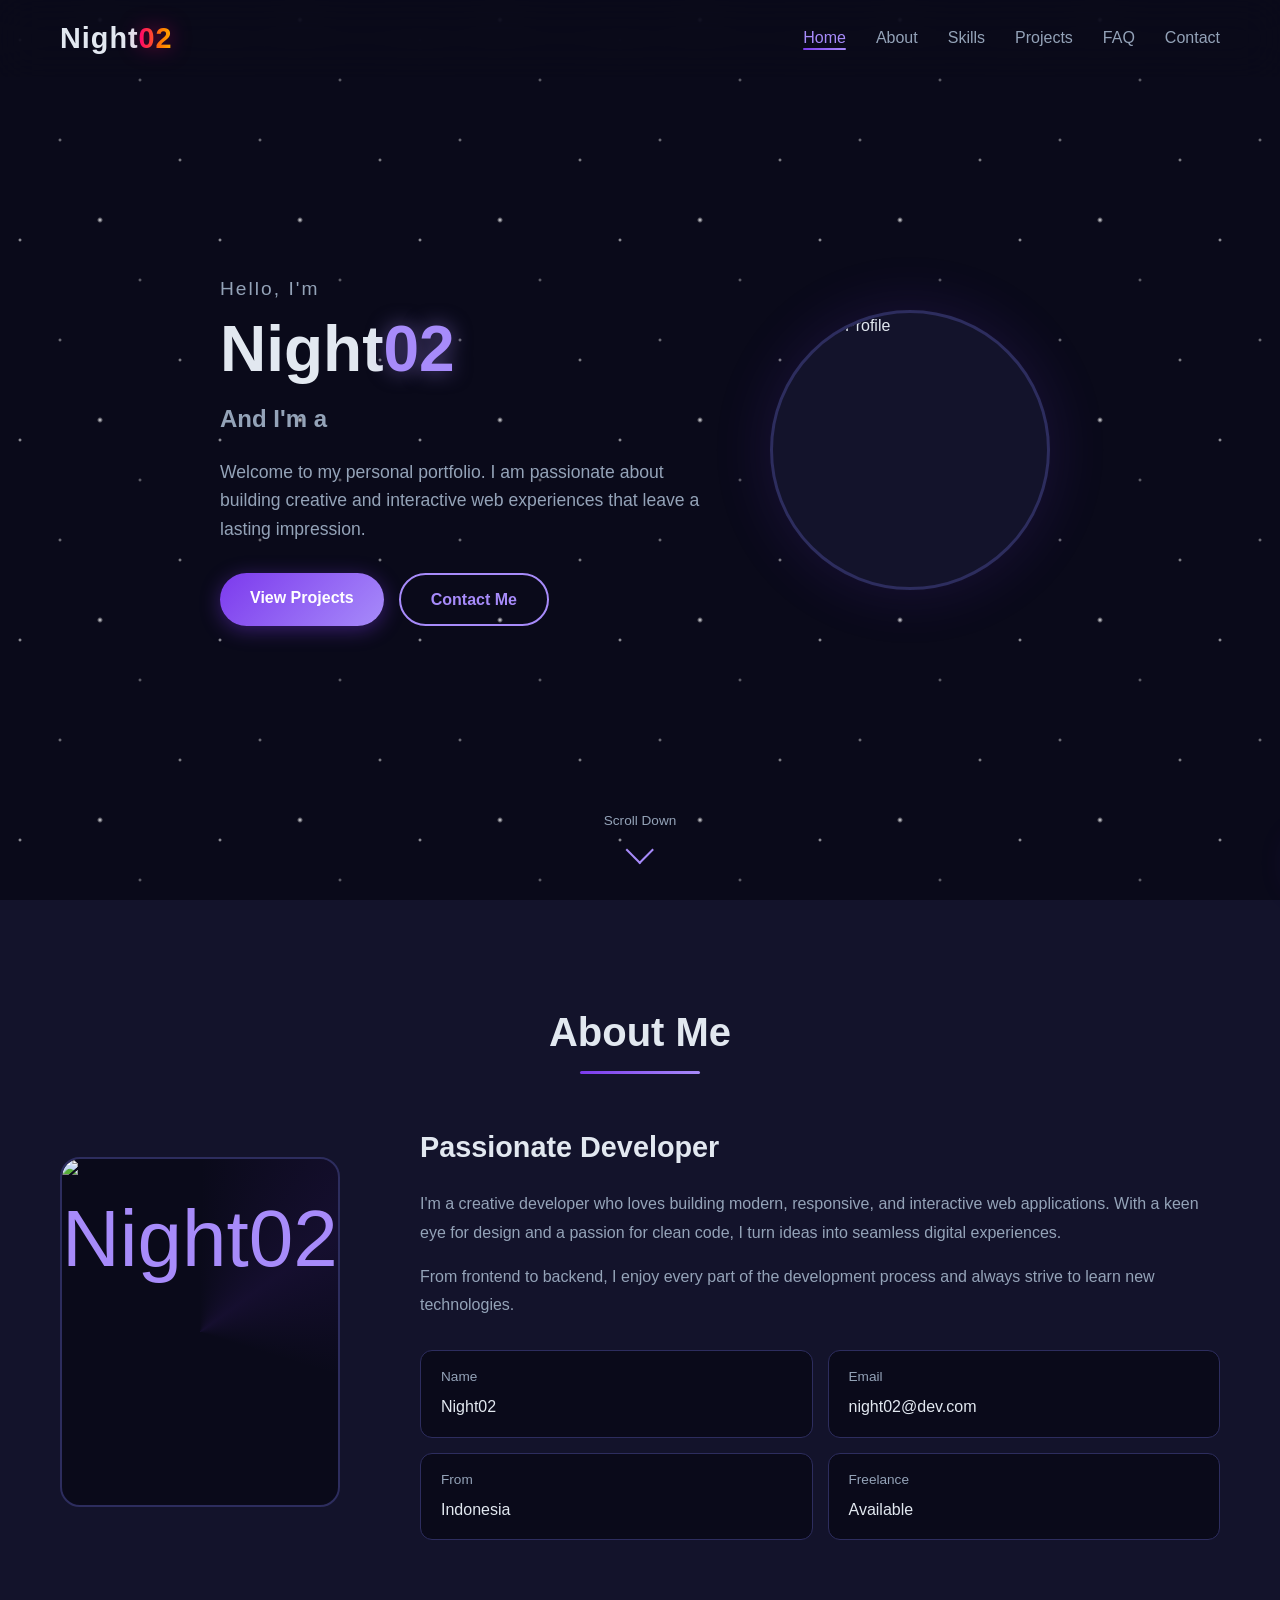
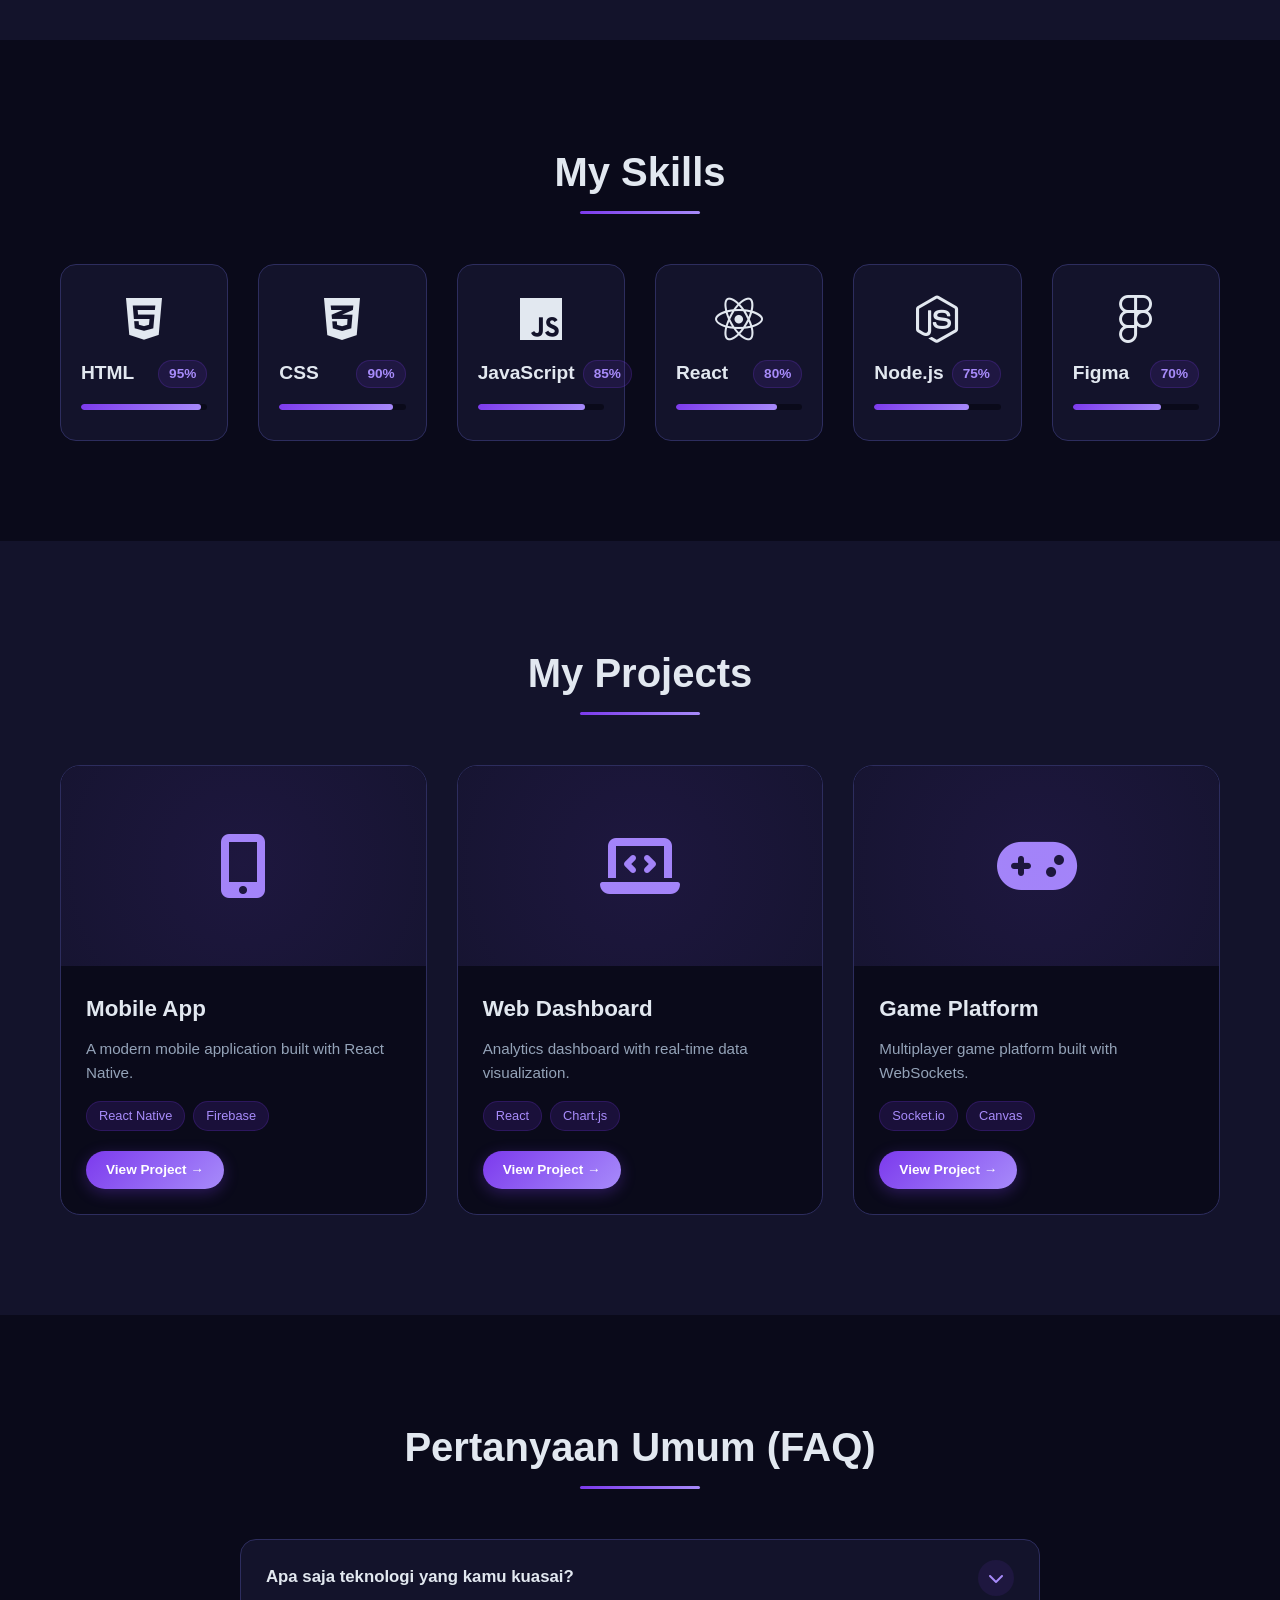
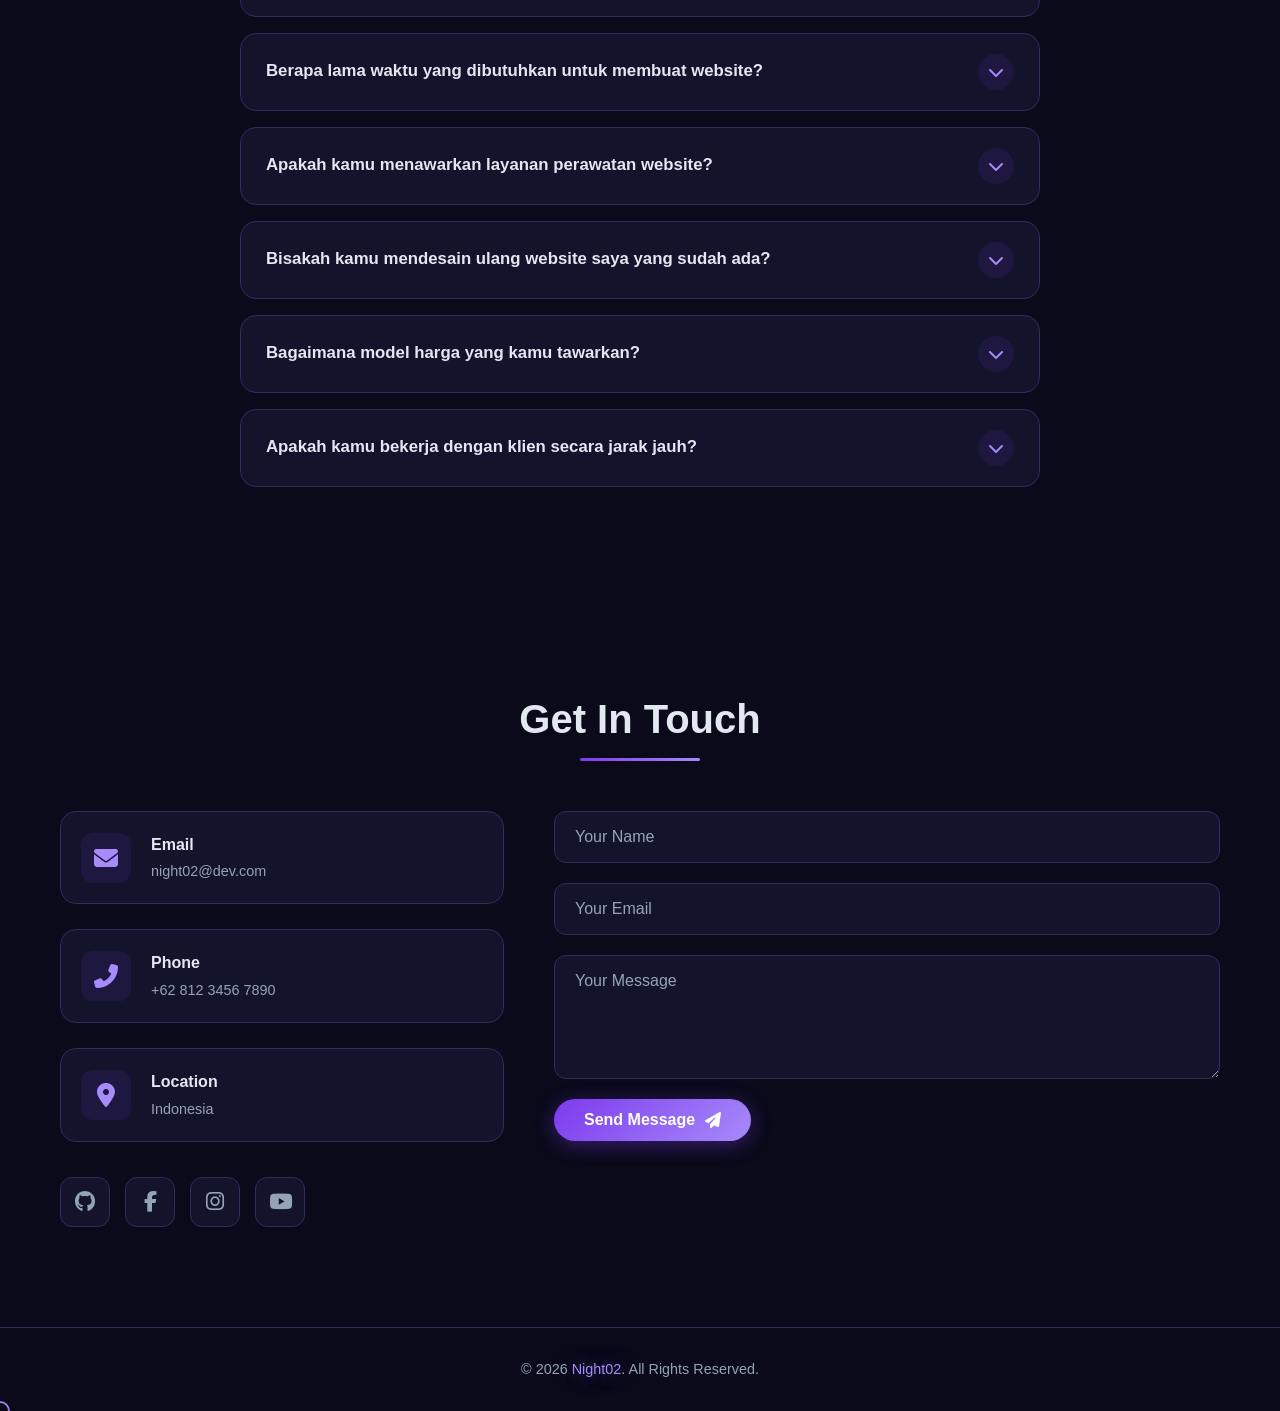
==== index.html @ 5575dacf "up" ====
<!DOCTYPE html>
<html lang="en">
<head>
  <meta charset="UTF-8">
  <meta name="viewport" content="width=device-width, initial-scale=1.0">
  <title>Night02 - Portfolio</title>
  <link rel="stylesheet" href="style.css">
  <link rel="stylesheet" href="https://cdnjs.cloudflare.com/ajax/libs/font-awesome/6.5.1/css/all.min.css">
</head>
<body>

  <!-- NAVBAR -->
  <nav class="navbar">
    <div class="nav-container">
      <a href="#" class="nav-logo"><span class="logo-text"></span>Night</span><span class="logo-rgb">02</span></a>
      <ul class="nav-links" id="navLinks">
        <li><a href="#home" class="active">Home</a></li>
        <li><a href="#about">About</a></li>
        <li><a href="#skills">Skills</a></li>
        <li><a href="#projects">Projects</a></li>
        <li><a href="#faq">FAQ</a></li>
        <li><a href="#contact">Contact</a></li>
      </ul>
      <div class="hamburger" id="hamburger">
        <span></span><span></span><span></span>
      </div>
    </div>
  </nav>

  <!-- HOME / HERO -->
  <section id="home" class="hero">
    <div class="hero-bg">
      <div class="hero-bg-image"></div>
      <div class="stars" id="stars"></div>
    </div>
    <div class="hero-content">
      <div class="hero-text">
        <p class="hero-greeting fade-in">Hello, I'm</p>
        <h1 class="hero-name fade-in">Night<span class="glow">02</span></h1>
        <h3 class="typing-text fade-in">And I'm a <span class="typing"></span></h3>
        <p class="hero-desc fade-in">
          Welcome to my personal portfolio. I am passionate about building creative and interactive web experiences that leave a lasting impression.
        </p>
        <div class="hero-btns fade-in">
          <a href="#projects" class="btn primary-btn">View Projects</a>
          <a href="#contact" class="btn outline-btn">Contact Me</a>
        </div>
      </div>
      <div class="hero-visual fade-in">
        <div class="avatar-box">
          <img src="https://i.ibb.co.com/N2KZ2gSF/Rimuruu.gif" alt="Rimuru Profile" class="avatar-img">
        </div>
      </div>
    </div>
    <div class="scroll-indicator">
      <span>Scroll Down</span>
      <div class="scroll-arrow"></div>
    </div>
  </section>

  <!-- ABOUT -->
  <section id="about" class="about">
    <div class="container">
      <h2 class="section-title reveal">About Me</h2>
      <div class="about-wrapper">
        <div class="about-img reveal">
          <div class="img-box">
            <img src="https://i.ibb.co.com/kV00Dj26/night.jpg" alt="Night02" class="about-img-pic">
          </div>
        </div>
        <div class="about-text reveal">
          <h3>Passionate Developer</h3>
          <p>
            I'm a creative developer who loves building modern, responsive, and
            interactive web applications. With a keen eye for design and a
            passion for clean code, I turn ideas into seamless digital
            experiences.
          </p>
          <p>
            From frontend to backend, I enjoy every part of the development
            process and always strive to learn new technologies.
          </p>
          <div class="about-info">
            <div class="info-item">
              <span>Name</span>
              <p>Night02</p>
            </div>
            <div class="info-item">
              <span>Email</span>
              <p>night02@dev.com</p>
            </div>
            <div class="info-item">
              <span>From</span>
              <p>Indonesia</p>
            </div>
            <div class="info-item">
              <span>Freelance</span>
              <p>Available</p>
            </div>
          </div>
        </div>
      </div>
    </div>
  </section>

  <!-- SKILLS -->
  <section id="skills" class="skills">
    <div class="container">
      <h2 class="section-title reveal">My Skills</h2>
      <div class="skills-grid">
        <div class="skill-card reveal">
          <i class="fab fa-html5"></i>
          <h3>HTML <span class="skill-percent">95%</span></h3>
          <div class="skill-bar"><div class="skill-progress html"></div></div>
        </div>
        <div class="skill-card reveal">
          <i class="fab fa-css3-alt"></i>
          <h3>CSS <span class="skill-percent">90%</span></h3>
          <div class="skill-bar"><div class="skill-progress css"></div></div>
        </div>
        <div class="skill-card reveal">
          <i class="fab fa-js"></i>
          <h3>JavaScript <span class="skill-percent">85%</span></h3>
          <div class="skill-bar"><div class="skill-progress js"></div></div>
        </div>
        <div class="skill-card reveal">
          <i class="fab fa-react"></i>
          <h3>React <span class="skill-percent">80%</span></h3>
          <div class="skill-bar"><div class="skill-progress react"></div></div>
        </div>
        <div class="skill-card reveal">
          <i class="fab fa-node-js"></i>
          <h3>Node.js <span class="skill-percent">75%</span></h3>
          <div class="skill-bar"><div class="skill-progress node"></div></div>
        </div>
        <div class="skill-card reveal">
          <i class="fab fa-figma"></i>
          <h3>Figma <span class="skill-percent">70%</span></h3>
          <div class="skill-bar"><div class="skill-progress figma"></div></div>
        </div>
      </div>
    </div>
  </section>

  <!-- PROJECTS -->
  <section id="projects" class="projects">
    <div class="container">
      <h2 class="section-title reveal">My Projects</h2>
      <div class="projects-grid">
        <div class="project-card reveal" data-project="0">
          <div class="project-img">
            <i class="fas fa-mobile-alt"></i>
          </div>
          <div class="project-info">
            <h3>Mobile App</h3>
            <p>A modern mobile application built with React Native.</p>
            <div class="project-tags">
              <span>React Native</span><span>Firebase</span>
            </div>
            <a href="projects/mobile-app.html" class="btn small-btn">View Project →</a>
          </div>
        </div>
        <div class="project-card reveal" data-project="1">
          <div class="project-img">
            <i class="fas fa-laptop-code"></i>
          </div>
          <div class="project-info">
            <h3>Web Dashboard</h3>
            <p>Analytics dashboard with real-time data visualization.</p>
            <div class="project-tags">
              <span>React</span><span>Chart.js</span>
            </div>
            <a href="projects/web-dashboard.html" class="btn small-btn">View Project →</a>
          </div>
        </div>
        <div class="project-card reveal" data-project="2">
          <div class="project-img">
            <i class="fas fa-gamepad"></i>
          </div>
          <div class="project-info">
            <h3>Game Platform</h3>
            <p>Multiplayer game platform built with WebSockets.</p>
            <div class="project-tags">
              <span>Socket.io</span><span>Canvas</span>
            </div>
            <a href="projects/game-platform.html" class="btn small-btn">View Project →</a>
          </div>
        </div>
      </div>
    </div>
  </section>

  <!-- FAQ -->
  <section id="faq" class="faq">
    <div class="container">
      <h2 class="section-title reveal">Pertanyaan Umum (FAQ)</h2>
      <div class="faq-list">
        <div class="faq-item reveal">
          <div class="faq-question">
            <h3>Apa saja teknologi yang kamu kuasai?</h3>
            <span class="faq-icon"><i class="fas fa-chevron-down"></i></span>
          </div>
          <div class="faq-answer">
            <p>Saya bekerja dengan berbagai teknologi modern seperti HTML, CSS, JavaScript, React, Node.js, dan berbagai database. Saya selalu bersemangat untuk belajar dan beradaptasi dengan alat-alat baru yang dibutuhkan untuk setiap proyek.</p>
          </div>
        </div>
        <div class="faq-item reveal">
          <div class="faq-question">
            <h3>Berapa lama waktu yang dibutuhkan untuk membuat website?</h3>
            <span class="faq-icon"><i class="fas fa-chevron-down"></i></span>
          </div>
          <div class="faq-answer">
            <p>Tergantung pada kompleksitas dan ruang lingkup proyek. Halaman landing sederhana bisa memakan waktu 1 - 3 hari, sedangkan aplikasi web lengkap mungkin memerlukan beberapa minggu. Saya akan memberikan perkiraan waktu setelah mendiskusikan kebutuhan Anda.</p>
          </div>
        </div>
        <div class="faq-item reveal">
          <div class="faq-question">
            <h3>Apakah kamu menawarkan layanan perawatan website?</h3>
            <span class="faq-icon"><i class="fas fa-chevron-down"></i></span>
          </div>
          <div class="faq-answer">
            <p>Tentu! Saya menawarkan paket perawatan berkelanjutan termasuk pembaruan, pencadangan, optimasi performa, dan perubahan konten untuk menjaga website Anda tetap berjalan dengan lancar.</p>
          </div>
        </div>
        <div class="faq-item reveal">
          <div class="faq-question">
            <h3>Bisakah kamu mendesain ulang website saya yang sudah ada?</h3>
            <span class="faq-icon"><i class="fas fa-chevron-down"></i></span>
          </div>
          <div class="faq-answer">
            <p>Tentu saja. Saya dapat merombak situs Anda yang sudah ada dengan desain modern, performa yang lebih baik, dan pengalaman pengguna yang ditingkatkan, sambil tetap mempertahankan identitas merek dan konten Anda.</p>
          </div>
        </div>
        <div class="faq-item reveal">
          <div class="faq-question">
            <h3>Bagaimana model harga yang kamu tawarkan?</h3>
            <span class="faq-icon"><i class="fas fa-chevron-down"></i></span>
          </div>
          <div class="faq-answer">
            <p>Saya menawarkan paket harga tetap maupun tarif per jam tergantung pada proyeknya. Setiap proyek dimulai dengan konsultasi gratis untuk memahami kebutuhan Anda sebelum memberikan penawaran harga yang detail.</p>
          </div>
        </div>
        <div class="faq-item reveal">
          <div class="faq-question">
            <h3>Apakah kamu bekerja dengan klien secara jarak jauh?</h3>
            <span class="faq-icon"><i class="fas fa-chevron-down"></i></span>
          </div>
          <div class="faq-answer">
            <p>Ya, saya bekerja dengan klien dari seluruh dunia! Kita bisa berkomunikasi melalui email, panggilan video, atau platform apa pun yang Anda sukai. Perbedaan zona waktu bukan masalah — saya fleksibel dan responsif.</p>
          </div>
        </div>
      </div>
    </div>
  </section>

  <!-- CONTACT -->
  <section id="contact" class="contact">
    <div class="container">
      <h2 class="section-title reveal">Get In Touch</h2>
      <div class="contact-wrapper">
        <div class="contact-info reveal">
          <div class="contact-item">
            <i class="fas fa-envelope"></i>
            <div>
              <h4>Email</h4>
              <p>night02@dev.com</p>
            </div>
          </div>
          <div class="contact-item">
            <i class="fas fa-phone-alt"></i>
            <div>
              <h4>Phone</h4>
              <p>+62 812 3456 7890</p>
            </div>
          </div>
          <div class="contact-item">
            <i class="fas fa-map-marker-alt"></i>
            <div>
              <h4>Location</h4>
              <p>Indonesia</p>
            </div>
          </div>
          <div class="contact-social">
            <a href="https://github.com/NightRunners02" target="_blank" rel="noopener noreferrer" class="social-github"><i class="fab fa-github"></i></a>
            <a href="https://web.facebook.com/khairy.zhafran.315" target="_blank" rel="noopener noreferrer" class="social-facebook"><i class="fab fa-facebook-f"></i></a>
            <a href="https://www.instagram.com/catfun0202/" target="_blank" rel="noopener noreferrer" class="social-instagram"><i class="fab fa-instagram"></i></a>
            <a href="https://www.youtube.com/@khairyzhafran7018" target="_blank" rel="noopener noreferrer" class="social-youtube"><i class="fab fa-youtube"></i></a>
          </div>
        </div>
        <form class="contact-form reveal" id="contactForm">
          <input type="text" placeholder="Your Name" required>
          <input type="email" placeholder="Your Email" required>
          <textarea placeholder="Your Message" rows="5" required></textarea>
          <button type="submit" class="btn primary-btn">Send Message <i class="fas fa-paper-plane"></i></button>
        </form>
      </div>
    </div>
  </section>

  <!-- FOOTER -->
  <footer class="footer">
    <p>&copy; 2026 <span class="glow">Night02</span>. All Rights Reserved.</p>
  </footer>

  <!-- Typed.js for typing effect -->
  <script src="https://cdn.jsdelivr.net/npm/typed.js@2.0.12"></script>
  <script src="script.js"></script>
</body>
</html>
---- style.css ----
/* ========== RESET & BASE ========== */
* {
  margin: 0;
  padding: 0;
  box-sizing: border-box;
}

:root {
  --primary: #7c3aed;
  --primary-dark: #5b21b6;
  --accent: #a78bfa;
  --bg: #0a0a1a;
  --bg-card: #13132b;
  --bg-card-hover: #1a1a3e;
  --text: #e2e8f0;
  --text-dim: #94a3b8;
  --border: #2d2d5e;
  --glow: #7c3aed;
  --gradient: linear-gradient(135deg, #7c3aed, #a78bfa);
}

html {
  scroll-behavior: smooth;
}

body {
  font-family: 'Segoe UI', Tahoma, Geneva, Verdana, sans-serif;
  background: var(--bg);
  color: var(--text);
  overflow-x: hidden;
  line-height: 1.6;
}

a {
  text-decoration: none;
  color: inherit;
}

ul {
  list-style: none;
}

.container {
  max-width: 1200px;
  margin: 0 auto;
  padding: 0 20px;
}

section {
  padding: 100px 0;
}

.glow {
  color: var(--accent);
  text-shadow: 0 0 20px rgba(167, 139, 250, 0.5);
}

.section-title {
  font-size: 2.5rem;
  text-align: center;
  margin-bottom: 60px;
  position: relative;
  width: 100%;
}

.section-title::after {
  content: '';
  position: absolute;
  bottom: -10px;
  left: 50%;
  transform: translateX(-50%);
  width: 120px;
  max-width: 80%;
  height: 3px;
  background: var(--gradient);
  border-radius: 2px;
}

/* Fix: reveal animation without breaking centering */
.section-title.reveal {
  transform: translateY(40px);
}

.section-title.reveal.active {
  transform: translateY(0);
}

/* ========== BUTTONS ========== */
.btn {
  display: inline-block;
  padding: 12px 30px;
  border-radius: 50px;
  font-size: 1rem;
  font-weight: 600;
  cursor: pointer;
  transition: all 0.3s ease;
  border: none;
  outline: none;
}

.primary-btn {
  background: var(--gradient);
  color: #fff;
  box-shadow: 0 4px 20px rgba(124, 58, 237, 0.4);
}

.primary-btn:hover {
  transform: translateY(-3px);
  box-shadow: 0 8px 30px rgba(124, 58, 237, 0.6);
}

.outline-btn {
  background: transparent;
  color: var(--accent);
  border: 2px solid var(--accent);
}

.outline-btn:hover {
  background: var(--accent);
  color: #fff;
  transform: translateY(-3px);
}

.small-btn {
  padding: 8px 20px;
  font-size: 0.85rem;
  background: var(--gradient);
  color: #fff;
  border-radius: 50px;
  box-shadow: 0 4px 15px rgba(124, 58, 237, 0.3);
}

.small-btn:hover {
  transform: translateY(-2px);
  box-shadow: 0 6px 20px rgba(124, 58, 237, 0.5);
}

/* ========== REVEAL ANIMATION ========== */
.reveal {
  opacity: 0;
  transform: translateY(40px);
  transition: all 0.8s ease;
}

.reveal.active {
  opacity: 1;
  transform: translateY(0);
}

.fade-in {
  opacity: 0;
  transform: translateY(30px);
  animation: fadeInUp 0.8s ease forwards;
}

.fade-in:nth-child(1) { animation-delay: 0.2s; }
.fade-in:nth-child(2) { animation-delay: 0.4s; }
.fade-in:nth-child(3) { animation-delay: 0.6s; }
.fade-in:nth-child(4) { animation-delay: 0.8s; }
.fade-in:nth-child(5) { animation-delay: 1s; }

@keyframes fadeInUp {
  to {
    opacity: 1;
    transform: translateY(0);
  }
}

/* ========== NAVBAR ========== */
.navbar {
  position: fixed;
  top: 0;
  left: 0;
  width: 100%;
  z-index: 1000;
  padding: 15px 0;
  background: rgba(10, 10, 26, 0.7);
  backdrop-filter: blur(20px);
  border-bottom: 1px solid transparent;
  transition: all 0.4s ease;
}

.navbar.scrolled {
  background: rgba(10, 10, 26, 0.95);
  border-bottom: 1px solid var(--border);
  box-shadow: 0 4px 30px rgba(0, 0, 0, 0.3);
}

.nav-container {
  max-width: 1200px;
  margin: 0 auto;
  padding: 0 20px;
  display: flex;
  justify-content: space-between;
  align-items: center;
}

.nav-logo {
  font-size: 1.8rem;
  font-weight: 800;
  letter-spacing: 1px;
  display: flex;
  align-items: center;
  gap: 0;
}

.logo-text {
  background: linear-gradient(
    90deg,
    #ffffff,
    #c4b5fd,
    #a78bfa,
    #7c3aed,
    #a78bfa,
    #c4b5fd,
    #ffffff
  );
  background-size: 400% 100%;
  -webkit-background-clip: text;
  -webkit-text-fill-color: transparent;
  background-clip: text;
  animation: rgbFlow 4s ease-in-out infinite;
  filter: drop-shadow(0 0 6px rgba(167, 139, 250, 0.5));
}

.logo-rgb {
  font-weight: 800;
  background: linear-gradient(
    90deg,
    #ff006e,
    #ff7b00,
    #ffea00,
    #00f5d4,
    #0077ff,
    #b100e8,
    #ff006e
  );
  background-size: 400% 100%;
  -webkit-background-clip: text;
  -webkit-text-fill-color: transparent;
  background-clip: text;
  animation: rgbFlow 2s linear infinite;
  filter: drop-shadow(0 0 10px rgba(255, 0, 110, 0.5));
}

@keyframes rgbFlow {
  0% { background-position: 0% 50%; }
  50% { background-position: 100% 50%; }
  100% { background-position: 0% 50%; }
}

/* Extra glow pulse on the whole logo */
.nav-logo {
  position: relative;
}

.nav-logo::after {
  content: '';
  position: absolute;
  inset: -4px -8px;
  border-radius: 8px;
  background: linear-gradient(90deg, #7c3aed20, #ff006e20, #00f5d420, #7c3aed20);
  background-size: 300% 100%;
  animation: rgbFlow 3s linear infinite;
  filter: blur(12px);
  opacity: 0;
  transition: opacity 0.4s ease;
  z-index: -1;
}

.nav-logo:hover::after {
  opacity: 1;
}

.nav-logo:hover .logo-rgb {
  animation-duration: 1s;
}

.nav-logo:hover .logo-text {
  animation-duration: 2s;
}

.nav-links {
  display: flex;
  gap: 30px;
}

.nav-links a {
  font-size: 1rem;
  font-weight: 500;
  color: var(--text-dim);
  transition: all 0.3s ease;
  position: relative;
}

.nav-links a::after {
  content: '';
  position: absolute;
  bottom: -4px;
  left: 0;
  width: 0;
  height: 2px;
  background: var(--gradient);
  transition: width 0.3s ease;
  border-radius: 1px;
}

.nav-links a:hover,
.nav-links a.active {
  color: var(--accent);
}

.nav-links a:hover::after,
.nav-links a.active::after {
  width: 100%;
}

/* Hamburger */
.hamburger {
  display: none;
  flex-direction: column;
  cursor: pointer;
  gap: 5px;
}

.hamburger span {
  width: 25px;
  height: 3px;
  background: var(--text);
  border-radius: 2px;
  transition: all 0.3s ease;
}

.hamburger.active span:nth-child(1) {
  transform: rotate(45deg) translate(5px, 6px);
}

.hamburger.active span:nth-child(2) {
  opacity: 0;
}

.hamburger.active span:nth-child(3) {
  transform: rotate(-45deg) translate(5px, -6px);
}

/* ========== HERO ========== */
.hero {
  min-height: 100vh;
  min-height: 100dvh;
  display: flex;
  align-items: center;
  justify-content: center;
  position: relative;
  overflow: hidden;
}

.hero-bg {
  position: absolute;
  inset: 0;
  z-index: 0;
}

.hero-bg-image {
  position: absolute;
  inset: 0;
  background: url('https://i.ibb.co.com/XZVwSqB8/wp15352911-mita-miside-wallpapers.jpg') center/cover no-repeat;
  filter: brightness(0.25) saturate(0.8);
  z-index: 0;
}

.stars {
  position: absolute;
  inset: 0;
  z-index: 1;
  background-image:
    radial-gradient(2px 2px at 10% 20%, rgba(255,255,255,0.8), transparent),
    radial-gradient(2px 2px at 30% 70%, rgba(255,255,255,0.6), transparent),
    radial-gradient(3px 3px at 50% 10%, rgba(255,255,255,0.9), transparent),
    radial-gradient(2px 2px at 70% 40%, rgba(255,255,255,0.5), transparent),
    radial-gradient(2px 2px at 90% 80%, rgba(255,255,255,0.7), transparent);
  background-size: 200px 200px;
  animation: twinkle 4s ease-in-out infinite alternate;
}

@keyframes twinkle {
  0% { opacity: 0.5; }
  100% { opacity: 1; }
}

.hero-content {
  position: relative;
  z-index: 2;
  display: flex;
  align-items: center;
  gap: 60px;
  max-width: 1200px;
  padding: 0 20px;
}

.hero-text {
  flex: 1;
}

.hero-greeting {
  font-size: 1.2rem;
  color: var(--text-dim);
  margin-bottom: 10px;
  letter-spacing: 2px;
}

.hero-name {
  font-size: 4rem;
  font-weight: 800;
  line-height: 1.1;
  margin-bottom: 15px;
}

.hero-role {
  font-size: 1.5rem;
  color: var(--accent);
  margin-bottom: 20px;
  background: linear-gradient(135deg, #7c3aed, #a78bfa, #c4b5fd);
  background-size: 200% 200%;
  -webkit-background-clip: text;
  -webkit-text-fill-color: transparent;
  background-clip: text;
  animation: gradientShift 3s ease-in-out infinite;
}

/* Typing text */
.typing-text {
  font-size: 1.5rem;
  color: var(--text-dim);
  margin-bottom: 20px;
  min-height: 2rem;
}

.typing-text .typed-cursor {
  color: var(--accent);
  font-weight: 100;
  font-size: 1.5rem;
}

@keyframes gradientShift {
  0%, 100% { background-position: 0% 50%; }
  50% { background-position: 100% 50%; }
}

.hero-desc {
  font-size: 1.1rem;
  color: var(--text-dim);
  max-width: 500px;
  margin-bottom: 30px;
}

.hero-btns {
  display: flex;
  gap: 15px;
}

/* Hero Visual / Avatar */
.hero-visual {
  flex: 0 0 300px;
  height: 350px;
  display: flex;
  align-items: center;
  justify-content: center;
}

.avatar-box {
  width: 280px;
  height: 280px;
  border-radius: 50%;
  background: var(--bg-card);
  border: 3px solid var(--border);
  display: flex;
  align-items: center;
  justify-content: center;
  position: relative;
  animation: float 6s ease-in-out infinite;
  box-shadow: 0 0 60px rgba(124, 58, 237, 0.15);
  overflow: hidden;
}

.avatar-box::before {
  content: '';
  position: absolute;
  inset: -5px;
  border-radius: 50%;
  background: conic-gradient(var(--primary), var(--accent), transparent, var(--primary));
  z-index: -1;
  animation: spin 4s linear infinite;
}

.avatar-img {
  width: 100%;
  height: 100%;
  object-fit: cover;
  border-radius: 50%;
  position: relative;
  z-index: 1;
}

@keyframes float {
  0%, 100% { transform: translateY(0); }
  50% { transform: translateY(-20px); }
}

@keyframes spin {
  0% { transform: rotate(0deg); }
  100% { transform: rotate(360deg); }
}

/* Scroll Indicator */
.scroll-indicator {
  position: absolute;
  bottom: 40px;
  left: 50%;
  transform: translateX(-50%);
  display: flex;
  z-index: 2;
  flex-direction: column;
  align-items: center;
  gap: 8px;
  color: var(--text-dim);
  font-size: 0.85rem;
  animation: bounce 2s infinite;
}

.scroll-arrow {
  width: 20px;
  height: 20px;
  border-right: 2px solid var(--accent);
  border-bottom: 2px solid var(--accent);
  transform: rotate(45deg);
}

@keyframes bounce {
  0%, 20%, 50%, 80%, 100% { transform: translateX(-50%) translateY(0); }
  40% { transform: translateX(-50%) translateY(10px); }
  60% { transform: translateX(-50%) translateY(5px); }
}

/* ========== ABOUT ========== */
.about {
  background: var(--bg-card);
}

.about-wrapper {
  display: flex;
  align-items: center;
  gap: 60px;
}

.about-img {
  flex: 0 0 300px;
}

.img-box {
  width: 280px;
  height: 350px;
  background: var(--bg);
  border: 2px solid var(--border);
  border-radius: 20px;
  display: flex;
  align-items: center;
  justify-content: center;
  font-size: 5rem;
  color: var(--accent);
  position: relative;
  overflow: hidden;
}

.img-box::after {
  content: '';
  position: absolute;
  top: -50%;
  left: -50%;
  width: 200%;
  height: 200%;
  background: conic-gradient(transparent, var(--primary), transparent 30%);
  animation: spin 4s linear infinite;
  opacity: 0.1;
}

.about-img-pic {
  width: 100%;
  height: 100%;
  object-fit: cover;
  border-radius: 18px;
  position: relative;
  z-index: 1;
}

.about-text {
  flex: 1;
}

.about-text h3 {
  font-size: 1.8rem;
  margin-bottom: 20px;
}

.about-text p {
  color: var(--text-dim);
  margin-bottom: 15px;
  line-height: 1.8;
}

.about-info {
  display: grid;
  grid-template-columns: 1fr 1fr;
  gap: 15px;
  margin-top: 30px;
}

.info-item {
  background: var(--bg);
  padding: 15px 20px;
  border-radius: 12px;
  border: 1px solid var(--border);
}

.info-item span {
  display: block;
  font-size: 0.85rem;
  color: var(--text-dim);
  margin-bottom: 5px;
}

.info-item p {
  font-size: 1rem;
  color: var(--text);
  margin-bottom: 0;
}

/* ========== SKILLS ========== */

.skills-grid {
  display: grid;
  grid-template-columns: repeat(auto-fit, minmax(160px, 1fr));
  gap: 30px;
}

.skill-card {
  background: var(--bg-card);
  border: 1px solid var(--border);
  border-radius: 16px;
  padding: 30px 20px;
  text-align: center;
  transition: all 0.4s ease;
  cursor: default;
}

.skill-card:hover {
  transform: translateY(-10px) scale(1.02);
  border-color: var(--accent);
  box-shadow: 0 20px 40px rgba(124, 58, 237, 0.15);
}

.skill-card i {
  font-size: 3rem;
  margin-bottom: 15px;
  transition: all 0.4s ease;
}

.skill-card:hover i {
  transform: scale(1.2);
  color: var(--accent);
}

.skill-card h3 {
  font-size: 1.2rem;
  margin-bottom: 15px;
  display: flex;
  align-items: center;
  justify-content: space-between;
  gap: 8px;
}

.skill-percent {
  font-size: 0.85rem;
  color: var(--accent);
  background: rgba(124, 58, 237, 0.12);
  padding: 2px 10px;
  border-radius: 50px;
  font-weight: 700;
  border: 1px solid rgba(124, 58, 237, 0.2);
}

.skill-bar {
  height: 6px;
  background: var(--bg);
  border-radius: 3px;
  overflow: hidden;
}

.skill-progress {
  height: 100%;
  border-radius: 3px;
  background: var(--gradient);
  width: 0;
  transition: width 1.5s ease;
}

.skill-progress.html { width: 95%; }
.skill-progress.css { width: 90%; }
.skill-progress.js { width: 85%; }
.skill-progress.react { width: 80%; }
.skill-progress.node { width: 75%; }
.skill-progress.figma { width: 70%; }

/* ========== PROJECTS ========== */
.projects {
  background: var(--bg-card);
}

.projects-grid {
  display: grid;
  grid-template-columns: repeat(auto-fit, minmax(300px, 1fr));
  gap: 30px;
}

.project-card {
  background: var(--bg);
  border: 1px solid var(--border);
  border-radius: 20px;
  overflow: hidden;
  transition: all 0.4s ease;
}

.project-card:hover {
  transform: translateY(-10px);
  border-color: var(--accent);
  box-shadow: 0 20px 50px rgba(124, 58, 237, 0.15);
}

.project-img {
  height: 200px;
  background: var(--bg-card);
  display: flex;
  align-items: center;
  justify-content: center;
  font-size: 4rem;
  color: var(--accent);
  position: relative;
  overflow: hidden;
}

.project-img::before {
  content: '';
  position: absolute;
  width: 150%;
  height: 150%;
  background: radial-gradient(circle at center, rgba(124,58,237,0.1), transparent);
  animation: pulseGlow 3s ease-in-out infinite;
}

@keyframes pulseGlow {
  0%, 100% { transform: scale(1); opacity: 0.5; }
  50% { transform: scale(1.2); opacity: 1; }
}

.project-info {
  padding: 25px;
}

.project-info h3 {
  font-size: 1.4rem;
  margin-bottom: 10px;
}

.project-info p {
  color: var(--text-dim);
  margin-bottom: 15px;
  font-size: 0.95rem;
}

.project-tags {
  display: flex;
  gap: 8px;
  margin-bottom: 20px;
  flex-wrap: wrap;
}

.project-tags span {
  background: rgba(124, 58, 237, 0.15);
  color: var(--accent);
  padding: 4px 12px;
  border-radius: 50px;
  font-size: 0.8rem;
  border: 1px solid rgba(124, 58, 237, 0.2);
}

/* ========== CONTACT ========== */
.contact {
  position: relative;
}

.contact-wrapper {
  display: grid;
  grid-template-columns: 1fr 1.5fr;
  gap: 50px;
}

.contact-info {
  display: flex;
  flex-direction: column;
  gap: 25px;
}

.contact-item {
  display: flex;
  align-items: center;
  gap: 20px;
  background: var(--bg-card);
  padding: 20px;
  border-radius: 16px;
  border: 1px solid var(--border);
  transition: all 0.3s ease;
}

.contact-item:hover {
  border-color: var(--accent);
  transform: translateX(5px);
}

.contact-item i {
  font-size: 1.5rem;
  color: var(--accent);
  width: 50px;
  height: 50px;
  display: flex;
  align-items: center;
  justify-content: center;
  background: rgba(124, 58, 237, 0.1);
  border-radius: 12px;
}

.contact-item h4 {
  font-size: 1rem;
  margin-bottom: 3px;
}

.contact-item p {
  color: var(--text-dim);
  font-size: 0.9rem;
}

.contact-social {
  display: flex;
  gap: 15px;
  margin-top: 10px;
}

.contact-social a {
  width: 50px;
  height: 50px;
  display: flex;
  align-items: center;
  justify-content: center;
  background: var(--bg-card);
  border: 1px solid var(--border);
  border-radius: 12px;
  font-size: 1.3rem;
  color: var(--text-dim);
  transition: all 0.3s ease;
}

.contact-social a:hover {
  background: var(--accent);
  color: #fff;
  border-color: var(--accent);
  transform: translateY(-5px);
}

/* Social media individual hover colors */
.contact-social .social-github:hover {
  background: #333;
  border-color: #333;
  color: #fff;
}

.contact-social .social-facebook:hover {
  background: #1877f2;
  border-color: #1877f2;
  color: #fff;
}

.contact-social .social-instagram:hover {
  background: linear-gradient(45deg, #f09433, #e6683c, #dc2743, #cc2366, #bc1888);
  border-color: #e1306c;
  color: #fff;
}

.contact-social .social-youtube:hover {
  background: #ff0000;
  border-color: #ff0000;
  color: #fff;
}

.contact-form {
  display: flex;
  flex-direction: column;
  gap: 20px;
}

.contact-form input,
.contact-form textarea {
  width: 100%;
  padding: 16px 20px;
  background: var(--bg-card);
  border: 1px solid var(--border);
  border-radius: 12px;
  color: var(--text);
  font-size: 1rem;
  outline: none;
  transition: all 0.3s ease;
  font-family: inherit;
}

.contact-form input:focus,
.contact-form textarea:focus {
  border-color: var(--accent);
  box-shadow: 0 0 20px rgba(124, 58, 237, 0.1);
}

.contact-form input::placeholder,
.contact-form textarea::placeholder {
  color: var(--text-dim);
}

.contact-form button {
  align-self: flex-start;
  display: flex;
  align-items: center;
  gap: 10px;
}

/* Toast Notification */
.toast {
  position: fixed;
  bottom: 30px;
  right: 30px;
  background: var(--bg-card);
  border: 1px solid var(--accent);
  color: var(--text);
  padding: 16px 24px;
  border-radius: 12px;
  box-shadow: 0 10px 40px rgba(124, 58, 237, 0.3);
  transform: translateX(200%);
  transition: transform 0.5s ease;
  z-index: 9999;
  font-weight: 500;
}

.toast.show {
  transform: translateX(0);
}

/* ========== FAQ ========== */
.faq {
  position: relative;
}

.faq-list {
  max-width: 800px;
  margin: 0 auto;
  display: flex;
  flex-direction: column;
  gap: 16px;
}

.faq-item {
  background: var(--bg-card);
  border: 1px solid var(--border);
  border-radius: 16px;
  overflow: hidden;
  transition: all 0.3s ease;
}

.faq-item:hover {
  border-color: var(--accent);
  box-shadow: 0 8px 30px rgba(124, 58, 237, 0.1);
}

.faq-item.open {
  border-color: var(--accent);
  box-shadow: 0 8px 30px rgba(124, 58, 237, 0.15);
}

.faq-question {
  display: flex;
  justify-content: space-between;
  align-items: center;
  padding: 20px 25px;
  cursor: pointer;
  user-select: none;
  transition: background 0.3s ease;
}

.faq-question:hover {
  background: rgba(124, 58, 237, 0.05);
}

.faq-question h3 {
  font-size: 1.05rem;
  font-weight: 600;
  flex: 1;
  padding-right: 15px;
}

.faq-icon {
  flex-shrink: 0;
  width: 36px;
  height: 36px;
  display: flex;
  align-items: center;
  justify-content: center;
  background: rgba(124, 58, 237, 0.1);
  border-radius: 50%;
  transition: all 0.4s ease;
  color: var(--accent);
}

.faq-item.open .faq-icon {
  transform: rotate(180deg);
  background: var(--accent);
  color: #fff;
}

.faq-answer {
  max-height: 0;
  overflow: hidden;
  transition: max-height 0.4s ease, padding 0.4s ease;
}

.faq-item.open .faq-answer {
  max-height: 300px;
  padding: 0 25px 20px;
}

.faq-answer p {
  color: var(--text-dim);
  font-size: 0.95rem;
  line-height: 1.8;
}

/* ========== PROJECT DETAIL PAGE ========== */
.project-detail-page {
  padding: 140px 0 80px;
  min-height: 100vh;
}

.back-btn {
  display: flex;
  align-items: center;
  gap: 8px;
  background: transparent;
  border: 1px solid var(--border);
  color: var(--text-dim);
  box-shadow: none;
}

.back-btn:hover {
  background: var(--accent);
  color: #fff;
  border-color: var(--accent);
}

.pd-header {
  text-align: center;
  margin-bottom: 50px;
}

.pd-icon {
  width: 90px;
  height: 90px;
  display: flex;
  align-items: center;
  justify-content: center;
  background: rgba(124, 58, 237, 0.1);
  border: 1px solid rgba(124, 58, 237, 0.2);
  border-radius: 24px;
  font-size: 2.8rem;
  color: var(--accent);
  margin: 0 auto 25px;
  animation: pulseGlow 3s ease-in-out infinite;
}

.pd-title {
  font-size: 2.8rem;
  font-weight: 800;
  margin-bottom: 16px;
}

.pd-tags {
  display: flex;
  gap: 10px;
  justify-content: center;
  flex-wrap: wrap;
}

.pd-tags span {
  background: rgba(124, 58, 237, 0.15);
  color: var(--accent);
  padding: 6px 18px;
  border-radius: 50px;
  font-size: 0.9rem;
  border: 1px solid rgba(124, 58, 237, 0.2);
  font-weight: 500;
}

.pd-content {
  max-width: 850px;
  margin: 0 auto;
  display: flex;
  flex-direction: column;
  gap: 35px;
}

.pd-description {
  background: var(--bg-card);
  border: 1px solid var(--border);
  border-radius: 20px;
  padding: 30px;
}

.pd-description h3 {
  font-size: 1.3rem;
  margin-bottom: 15px;
  color: var(--accent);
}

.pd-description p {
  color: var(--text-dim);
  font-size: 1rem;
  line-height: 1.9;
}

.pd-details-grid {
  display: grid;
  grid-template-columns: repeat(4, 1fr);
  gap: 16px;
}

.pd-detail-card {
  background: var(--bg-card);
  border: 1px solid var(--border);
  border-radius: 16px;
  padding: 22px 18px;
  text-align: center;
  transition: all 0.3s ease;
}

.pd-detail-card:hover {
  border-color: var(--accent);
  transform: translateY(-4px);
  box-shadow: 0 10px 30px rgba(124, 58, 237, 0.1);
}

.pd-detail-card i {
  font-size: 1.8rem;
  color: var(--accent);
  margin-bottom: 12px;
}

.pd-detail-card h4 {
  font-size: 0.85rem;
  color: var(--text-dim);
  margin-bottom: 6px;
}

.pd-detail-card p {
  font-size: 0.92rem;
  color: var(--text);
  line-height: 1.4;
}

.pd-detail-card a {
  color: var(--accent);
  text-decoration: underline;
}

.pd-features {
  background: var(--bg-card);
  border: 1px solid var(--border);
  border-radius: 20px;
  padding: 30px;
}

.pd-features h3 {
  font-size: 1.3rem;
  margin-bottom: 20px;
  color: var(--accent);
}

.pd-features ul {
  display: grid;
  grid-template-columns: 1fr 1fr;
  gap: 12px;
}

.pd-features ul li {
  display: flex;
  align-items: center;
  gap: 10px;
  color: var(--text-dim);
  font-size: 0.95rem;
  line-height: 1.5;
  background: var(--bg);
  padding: 12px 16px;
  border-radius: 10px;
  border: 1px solid var(--border);
}

.pd-features ul li::before {
  content: '✦';
  color: var(--accent);
  flex-shrink: 0;
  font-size: 0.9rem;
}

.pd-tech {
  background: var(--bg-card);
  border: 1px solid var(--border);
  border-radius: 20px;
  padding: 30px;
}

.pd-tech h3 {
  font-size: 1.3rem;
  margin-bottom: 20px;
  color: var(--accent);
}

.pd-tech-list {
  display: flex;
  gap: 14px;
  flex-wrap: wrap;
}

.pd-tech-list span {
  display: flex;
  align-items: center;
  gap: 8px;
  background: var(--bg);
  border: 1px solid var(--border);
  padding: 10px 20px;
  border-radius: 12px;
  font-size: 0.9rem;
  color: var(--text);
  transition: all 0.3s ease;
}

.pd-tech-list span:hover {
  border-color: var(--accent);
  color: var(--accent);
  transform: translateY(-2px);
}

.pd-tech-list span i {
  font-size: 1.2rem;
}

.pd-screenshots {
  background: var(--bg-card);
  border: 1px solid var(--border);
  border-radius: 20px;
  padding: 30px;
}

.pd-screenshots h3 {
  font-size: 1.3rem;
  margin-bottom: 20px;
  color: var(--accent);
}

.pd-screenshots-grid {
  display: grid;
  grid-template-columns: repeat(3, 1fr);
  gap: 16px;
}

.pd-screenshot {
  background: var(--bg);
  border: 1px solid var(--border);
  border-radius: 14px;
  padding: 40px 20px;
  text-align: center;
  transition: all 0.3s ease;
  cursor: default;
}

.pd-screenshot:hover {
  border-color: var(--accent);
  transform: translateY(-4px);
  box-shadow: 0 10px 30px rgba(124, 58, 237, 0.1);
}

.pd-screenshot i {
  font-size: 3rem;
  color: var(--accent);
  margin-bottom: 12px;
  display: block;
}

.pd-screenshot span {
  font-size: 0.9rem;
  color: var(--text-dim);
}

.pd-footer {
  text-align: center;
  margin-top: 50px;
}

.pd-footer .btn {
  display: inline-flex;
  align-items: center;
  gap: 10px;
}

/* Project detail responsive */
@media (max-width: 992px) {
  .pd-details-grid {
    grid-template-columns: repeat(2, 1fr);
  }

  .pd-features ul {
    grid-template-columns: 1fr;
  }

  .pd-screenshots-grid {
    grid-template-columns: repeat(2, 1fr);
  }

  .pd-title {
    font-size: 2.2rem;
  }
}

@media (max-width: 768px) {
  .project-detail-page {
    padding: 120px 0 60px;
  }

  .pd-icon {
    width: 70px;
    height: 70px;
    font-size: 2.2rem;
  }

  .pd-title {
    font-size: 1.8rem;
  }

  .pd-header {
    margin-bottom: 35px;
  }

  .pd-tags span {
    font-size: 0.82rem;
    padding: 4px 14px;
  }

  .pd-description,
  .pd-features,
  .pd-tech,
  .pd-screenshots {
    padding: 22px;
  }

  .pd-detail-card {
    padding: 16px 14px;
  }

  .pd-detail-card i {
    font-size: 1.4rem;
  }

  .pd-screenshot {
    padding: 28px 14px;
  }

  .pd-screenshot i {
    font-size: 2.2rem;
  }

  .back-btn {
    font-size: 0.82rem;
    padding: 8px 14px;
  }
}

@media (max-width: 480px) {
  .pd-details-grid {
    grid-template-columns: 1fr 1fr;
    gap: 10px;
  }

  .pd-screenshots-grid {
    grid-template-columns: 1fr;
  }

  .pd-title {
    font-size: 1.5rem;
  }

  .pd-tech-list {
    gap: 10px;
  }

  .pd-tech-list span {
    padding: 8px 14px;
    font-size: 0.82rem;
  }

  .pd-features ul li {
    font-size: 0.85rem;
    padding: 10px 12px;
  }
}

@media (max-width: 400px) {
  .pd-details-grid {
    grid-template-columns: 1fr;
  }
}

/* ========== FOOTER ========== */
.footer {
  text-align: center;
  padding: 30px 20px;
  border-top: 1px solid var(--border);
  color: var(--text-dim);
  font-size: 0.9rem;
}

/* ========== SCROLL PADDING FOR FIXED NAVBAR ========== */
section[id] {
  scroll-margin-top: 80px;
}

/* ========== RESPONSIVE ========== */

/* ---------- 1200px and below ---------- */
@media (max-width: 1200px) {
  .hero-content {
    gap: 40px;
  }

  .hero-name {
    font-size: 3.5rem;
  }

  .avatar-box {
    width: 250px;
    height: 250px;
  }
}

/* ---------- 992px and below (Tablet) ---------- */
@media (max-width: 992px) {
  section {
    padding: 80px 0;
  }

  .section-title {
    font-size: 2.2rem;
    margin-bottom: 50px;
  }

  .hero-content {
    flex-direction: column-reverse;
    text-align: center;
    gap: 30px;
    padding: 100px 20px 60px;
  }

  .hero-name {
    font-size: 3rem;
  }

  .hero-role {
    font-size: 1.3rem;
  }

  .hero-desc {
    margin: 0 auto 25px;
    font-size: 1rem;
    max-width: 100%;
  }

  .hero-btns {
    justify-content: center;
  }

  .hero-visual {
    flex: 0 0 auto;
    height: auto;
  }

  .avatar-box {
    width: 220px;
    height: 220px;
  }

  .about-wrapper {
    flex-direction: column;
    text-align: center;
    gap: 40px;
  }

  .about-img {
    flex: 0 0 auto;
  }

  .img-box {
    width: 220px;
    height: 280px;
    margin: 0 auto;
  }

  .about-text h3 {
    font-size: 1.5rem;
  }

  .about-info {
    grid-template-columns: 1fr 1fr;
    max-width: 500px;
    margin: 30px auto 0;
  }

  .contact-wrapper {
    grid-template-columns: 1fr;
    gap: 40px;
  }

  .contact-form button {
    align-self: stretch;
    justify-content: center;
  }

  .skills-grid {
    grid-template-columns: repeat(auto-fit, minmax(150px, 1fr));
    gap: 20px;
  }

  .projects-grid {
    grid-template-columns: repeat(auto-fit, minmax(280px, 1fr));
    gap: 24px;
  }
}

/* ---------- 768px and below (Small Tablet / Large Phone) ---------- */
@media (max-width: 768px) {
  section {
    padding: 60px 0;
  }

  .section-title {
    font-size: 1.9rem;
    margin-bottom: 40px;
  }

  /* Navbar */
  .nav-links {
    position: fixed;
    top: 0;
    right: -100%;
    width: 75%;
    height: 100vh;
    height: 100dvh;
    background: rgba(10, 10, 26, 0.98);
    backdrop-filter: blur(20px);
    flex-direction: column;
    align-items: center;
    justify-content: center;
    gap: 35px;
    transition: right 0.35s ease;
    border-left: 1px solid var(--border);
    z-index: 999;
  }

  .nav-links.open {
    right: 0;
  }

  .nav-links a {
    font-size: 1.1rem;
  }

  .hamburger {
    display: flex;
    z-index: 1001;
  }

  .nav-logo {
    font-size: 1.5rem;
  }

  /* Hero */
  .hero-content {
    padding: 100px 16px 50px;
    gap: 24px;
  }

  .hero-name {
    font-size: 2.5rem;
  }

  .hero-role {
    font-size: 1.15rem;
  }

  .hero-greeting {
    font-size: 1rem;
  }

  .hero-btns {
    flex-direction: column;
    gap: 12px;
    width: 100%;
    max-width: 320px;
    margin: 0 auto;
  }

  .hero-btns .btn {
    width: 100%;
    text-align: center;
    padding: 14px 20px;
  }

  .hero-visual {
    margin-bottom: 5px;
  }

  .avatar-box {
    width: 180px;
    height: 180px;
  }

  .scroll-indicator {
    bottom: 20px;
  }

  .scroll-indicator span {
    font-size: 0.75rem;
  }

  /* About */
  .about-wrapper {
    gap: 30px;
  }

  .about-text h3 {
    font-size: 1.35rem;
    margin-bottom: 15px;
  }

  .about-text p {
    font-size: 0.92rem;
    margin-bottom: 12px;
  }

  .about-info {
    grid-template-columns: 1fr;
    gap: 10px;
  }

  .info-item {
    padding: 12px 16px;
  }

  .info-item p {
    font-size: 0.92rem;
  }

  /* Skills */
  .skills-grid {
    grid-template-columns: repeat(auto-fit, minmax(130px, 1fr));
    gap: 16px;
  }

  .skill-card {
    padding: 22px 14px;
  }

  .skill-card i {
    font-size: 2.4rem;
    margin-bottom: 12px;
  }

  .skill-card h3 {
    font-size: 1rem;
    margin-bottom: 12px;
  }

  .skill-percent {
    font-size: 0.78rem;
    padding: 2px 8px;
  }

  /* Projects */
  .projects-grid {
    grid-template-columns: 1fr;
    gap: 20px;
  }

  .project-card {
    max-width: 450px;
    margin: 0 auto;
  }

  .project-img {
    height: 170px;
    font-size: 3.2rem;
  }

  .project-info {
    padding: 20px;
  }

  .project-info h3 {
    font-size: 1.2rem;
  }

  .project-info p {
    font-size: 0.88rem;
    margin-bottom: 12px;
  }

  .project-tags {
    margin-bottom: 16px;
  }

  .small-btn {
    padding: 10px 18px;
    font-size: 0.82rem;
  }

  /* FAQ */
  .faq-question {
    padding: 16px 18px;
  }

  .faq-question h3 {
    font-size: 0.92rem;
    padding-right: 10px;
  }

  .faq-icon {
    width: 30px;
    height: 30px;
    font-size: 0.85rem;
  }

  .faq-item.open .faq-answer {
    padding: 0 18px 16px;
  }

  .faq-answer p {
    font-size: 0.88rem;
  }

  /* Contact */
  .contact-wrapper {
    gap: 30px;
  }

  .contact-item {
    padding: 16px;
    gap: 14px;
  }

  .contact-item i {
    width: 42px;
    height: 42px;
    font-size: 1.2rem;
  }

  .contact-item h4 {
    font-size: 0.9rem;
  }

  .contact-item p {
    font-size: 0.85rem;
  }

  .contact-social {
    gap: 12px;
  }

  .contact-social a {
    width: 44px;
    height: 44px;
    font-size: 1.1rem;
  }

  .contact-form input,
  .contact-form textarea {
    padding: 14px 16px;
    font-size: 0.92rem;
  }

  .contact-form button {
    padding: 14px 24px;
    font-size: 0.92rem;
  }

  /* Modal */
  .modal-body {
    padding: 32px 24px;
  }

  .modal-title {
    font-size: 1.6rem;
  }

  .modal-icon {
    width: 64px;
    height: 64px;
    font-size: 2rem;
  }

  .modal-description {
    font-size: 0.92rem;
  }

  .modal-details {
    grid-template-columns: 1fr;
    gap: 10px;
  }

  .modal-detail-item {
    padding: 14px 16px;
  }

  .modal-features {
    padding: 16px 18px;
  }

  .modal-features ul li {
    font-size: 0.88rem;
  }

  /* Toast */
  .toast {
    bottom: 20px;
    right: 20px;
    left: 20px;
    text-align: center;
    padding: 14px 18px;
    font-size: 0.9rem;
  }
}

/* ---------- 480px and below (Phone) ---------- */
@media (max-width: 480px) {
  section {
    padding: 50px 0;
  }

  .section-title {
    font-size: 1.6rem;
    margin-bottom: 32px;
  }

  .hero-content {
    padding: 90px 14px 40px;
    gap: 18px;
  }

  .hero-name {
    font-size: 2rem;
  }

  .hero-role {
    font-size: 1rem;
  }

  .hero-desc {
    font-size: 0.9rem;
    margin-bottom: 20px;
  }

  .hero-greeting {
    font-size: 0.9rem;
    margin-bottom: 6px;
  }

  .hero-btns {
    max-width: 280px;
  }

  .hero-btns .btn {
    font-size: 0.9rem;
    padding: 12px 16px;
  }

  .avatar-box {
    width: 150px;
    height: 150px;
  }

  .about-text h3 {
    font-size: 1.2rem;
  }

  .about-text p {
    font-size: 0.88rem;
  }

  .info-item span {
    font-size: 0.78rem;
  }

  .info-item p {
    font-size: 0.88rem;
  }

  .skills-grid {
    grid-template-columns: repeat(2, 1fr);
    gap: 12px;
  }

  .skill-card {
    padding: 18px 12px;
  }

  .skill-card i {
    font-size: 2rem;
    margin-bottom: 10px;
  }

  .skill-card h3 {
    font-size: 0.9rem;
  }

  .skill-percent {
    font-size: 0.7rem;
    padding: 2px 6px;
  }

  .project-card {
    max-width: 100%;
  }

  .project-img {
    height: 150px;
    font-size: 2.8rem;
  }

  .project-info {
    padding: 16px;
  }

  .project-info h3 {
    font-size: 1.1rem;
  }

  .contact-item {
    padding: 14px;
    gap: 12px;
  }

  .contact-item i {
    width: 38px;
    height: 38px;
    font-size: 1rem;
  }

  .contact-social a {
    width: 40px;
    height: 40px;
    font-size: 1rem;
  }

  .contact-form input,
  .contact-form textarea {
    padding: 12px 14px;
    font-size: 0.88rem;
  }

  .modal-container {
    max-height: 85vh;
    border-radius: 18px;
  }

  .modal-body {
    padding: 24px 18px;
  }

  .modal-title {
    font-size: 1.4rem;
  }

  .modal-close {
    top: 12px;
    right: 12px;
    width: 34px;
    height: 34px;
    font-size: 0.95rem;
  }

  .modal-icon {
    width: 56px;
    height: 56px;
    font-size: 1.7rem;
    margin-bottom: 16px;
  }

  .modal-tags span {
    font-size: 0.78rem;
    padding: 3px 10px;
  }

  .modal-description {
    font-size: 0.88rem;
    margin-bottom: 20px;
  }

  .modal-details {
    gap: 8px;
    margin-bottom: 20px;
  }

  .modal-detail-item {
    padding: 12px 14px;
  }

  .modal-features {
    padding: 14px 16px;
  }

  .modal-features h4 {
    font-size: 0.9rem;
  }

  .modal-features ul li {
    font-size: 0.84rem;
  }

  .faq-question h3 {
    font-size: 0.88rem;
  }

  .faq-answer p {
    font-size: 0.84rem;
  }

  .footer {
    padding: 20px 16px;
    font-size: 0.82rem;
  }

  .toast {
    padding: 12px 16px;
    font-size: 0.85rem;
    border-radius: 10px;
    bottom: 16px;
    right: 16px;
    left: 16px;
  }
}

/* ---------- 380px and below (Very Small Phone) ---------- */
@media (max-width: 380px) {
  .hero-name {
    font-size: 1.6rem;
  }

  .avatar-box {
    width: 130px;
    height: 130px;
  }

  .skills-grid {
    gap: 10px;
  }

  .skill-card {
    padding: 14px 10px;
  }

  .skill-card i {
    font-size: 1.6rem;
  }

  .skill-card h3 {
    font-size: 0.8rem;
  }

  .skill-percent {
    font-size: 0.65rem;
    padding: 1px 6px;
  }

  .section-title {
    font-size: 1.35rem;
  }

  .project-img {
    height: 130px;
    font-size: 2.4rem;
  }
}
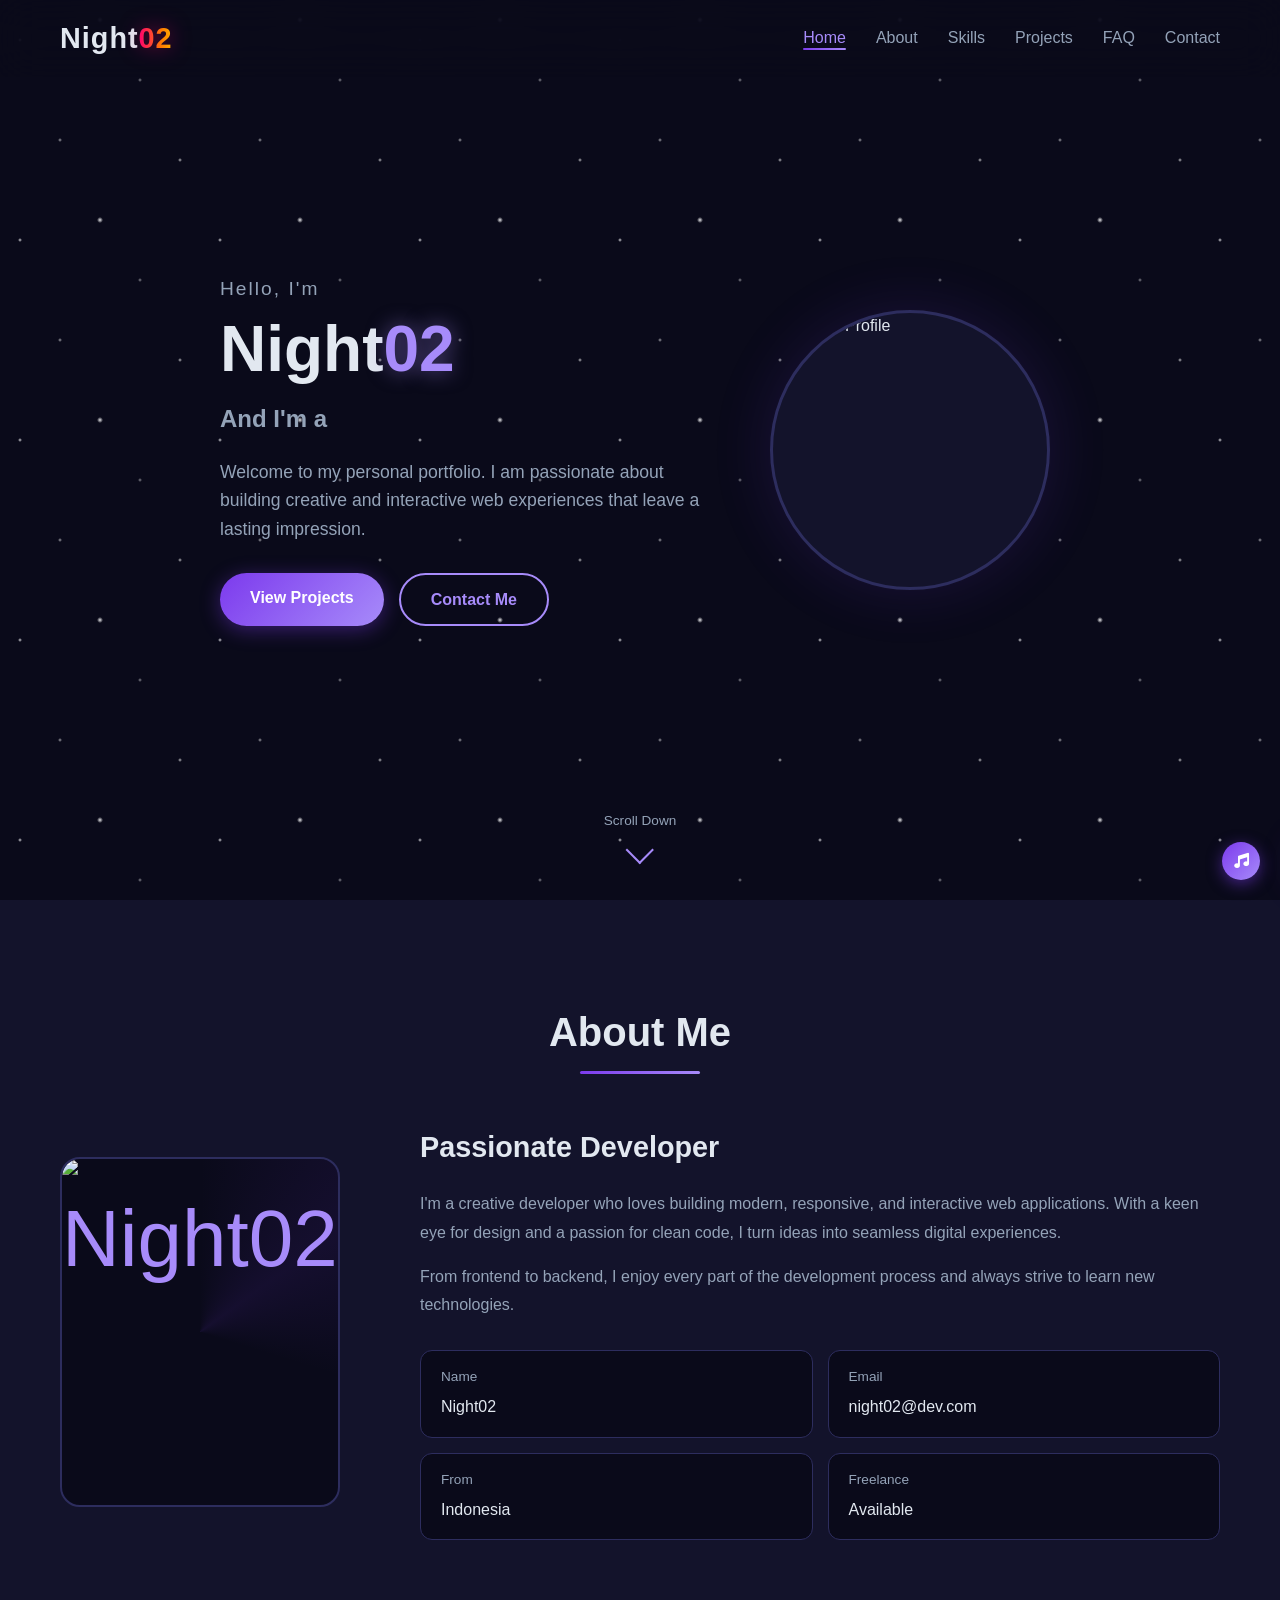
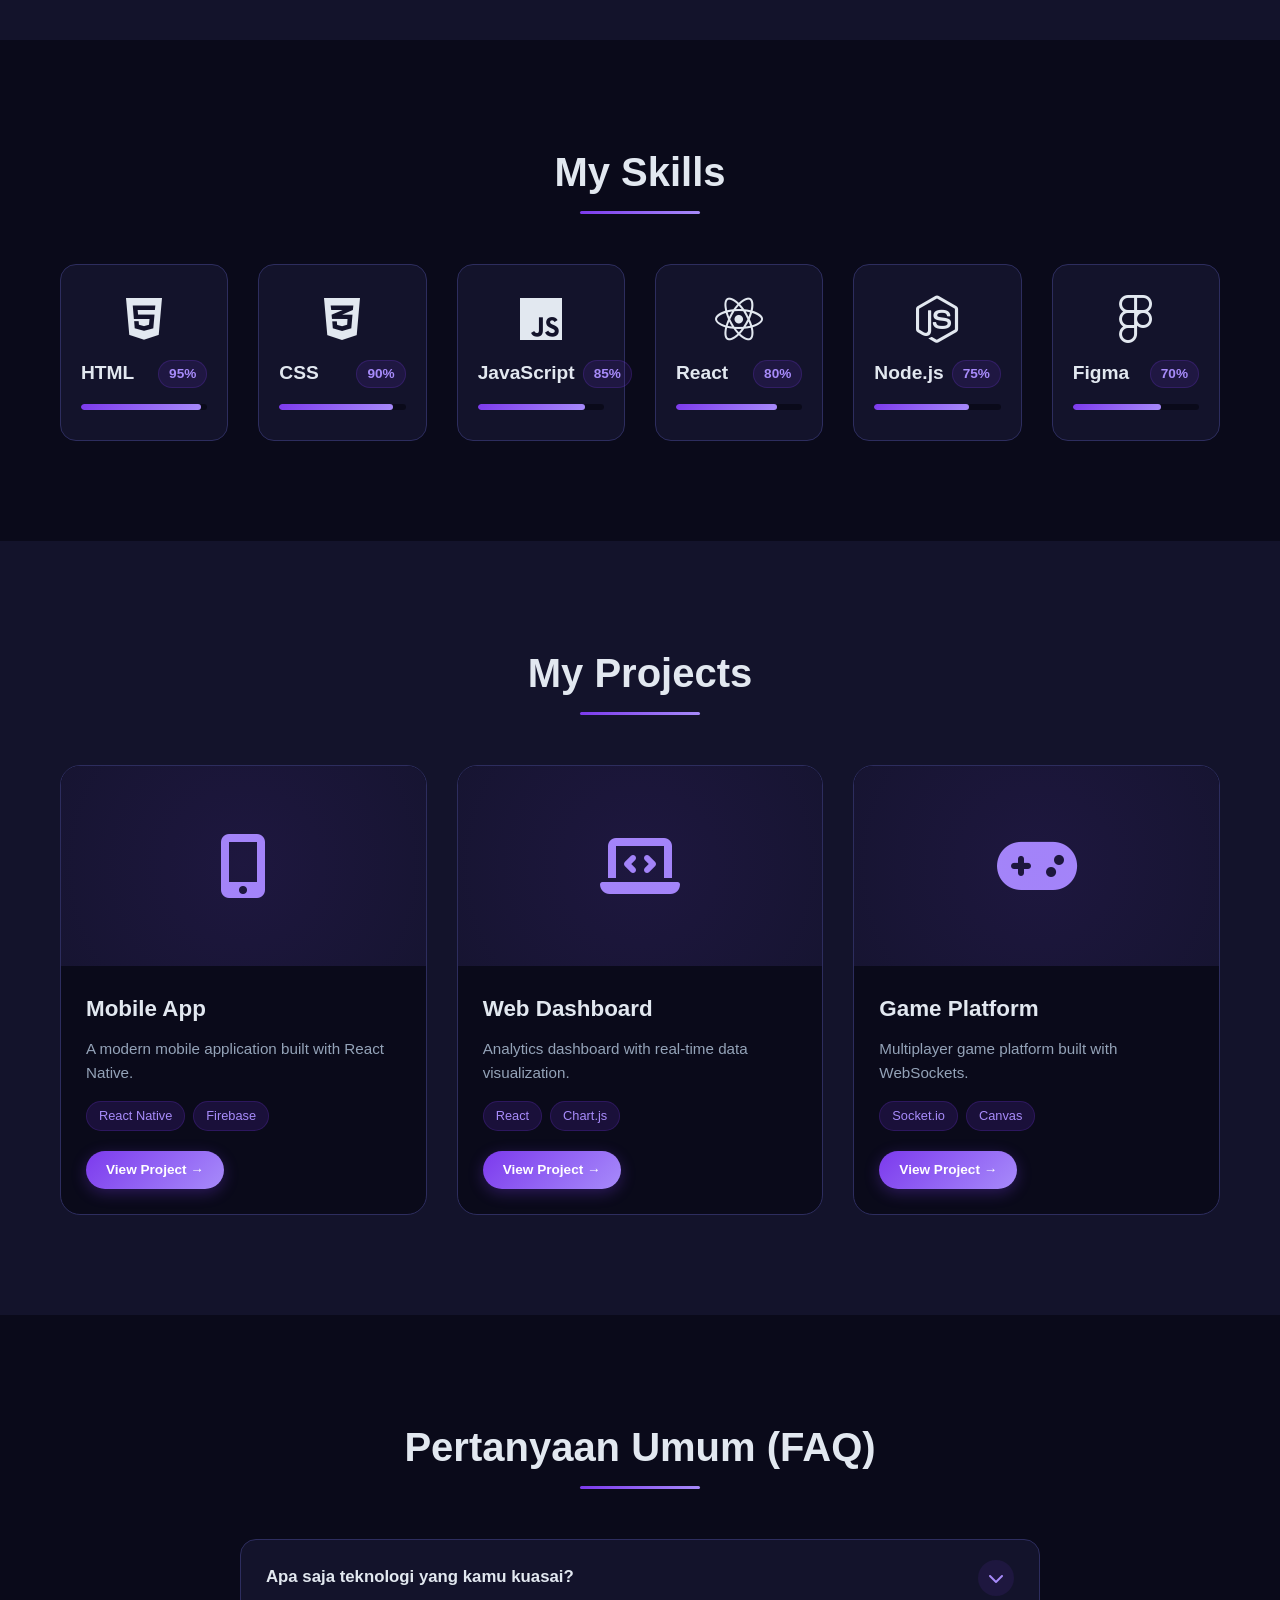
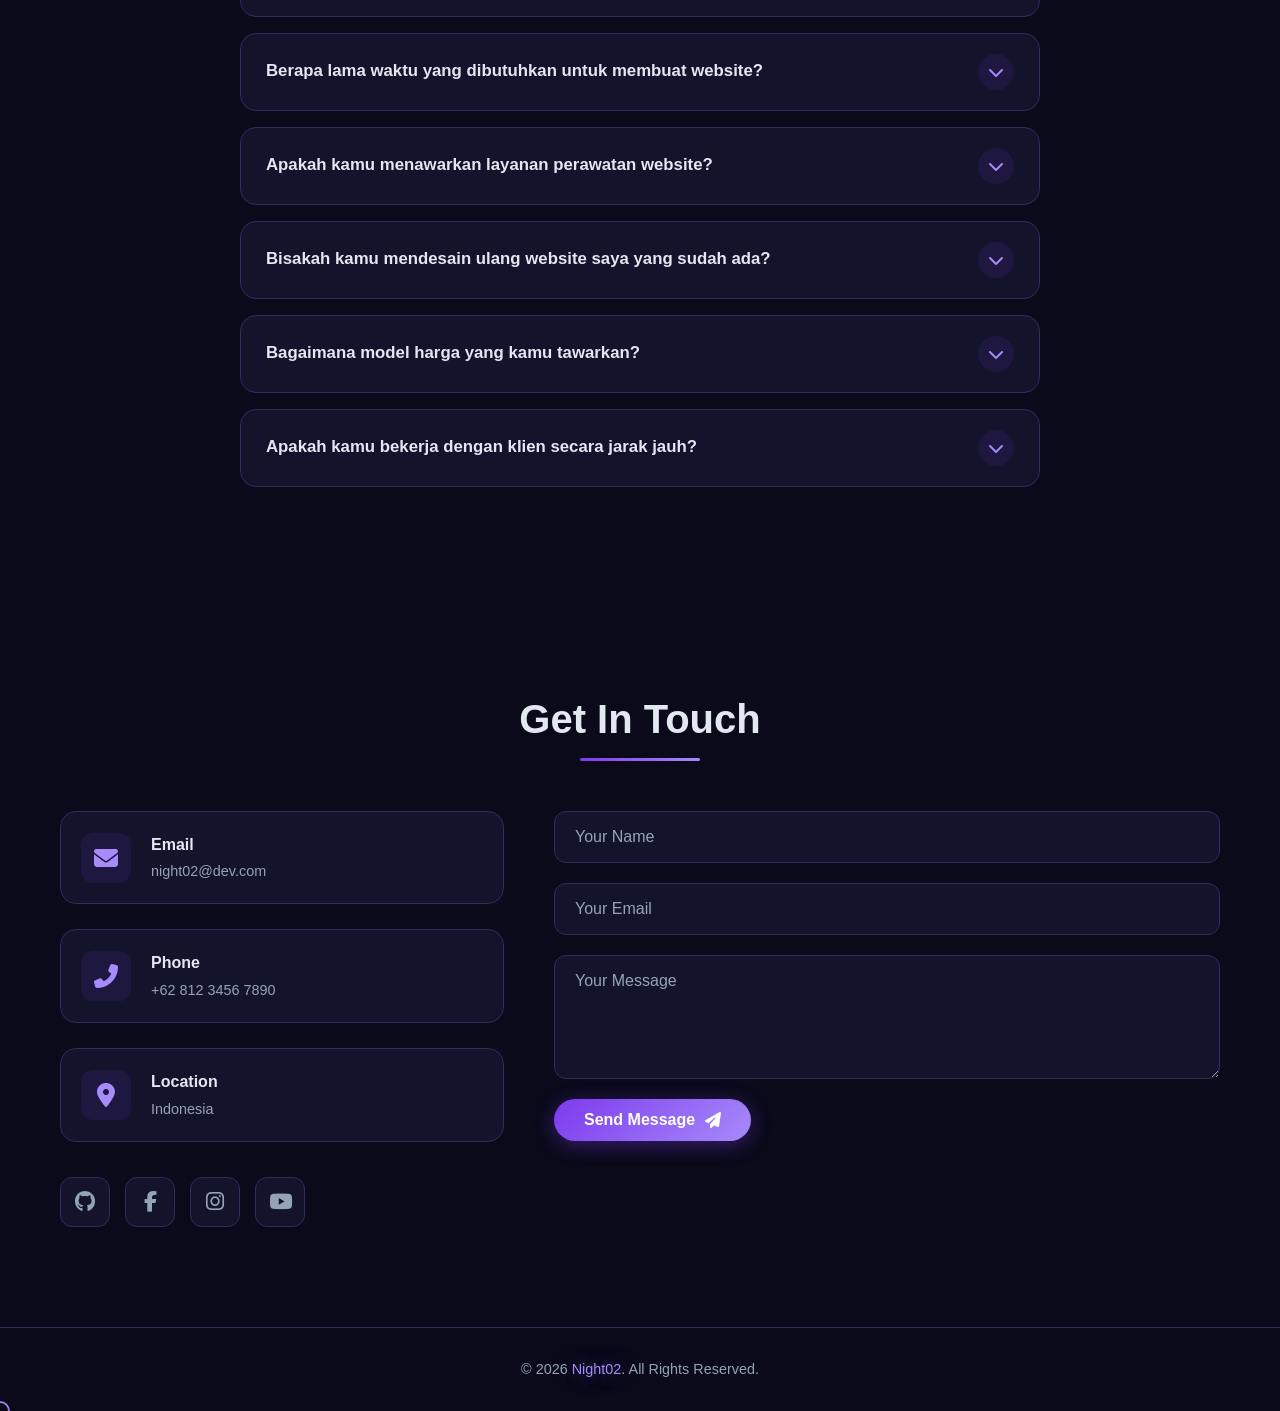
==== commit b531c6d5: "lagu" ====
--- a/index.html
+++ b/index.html
@@ -305,5 +305,60 @@
   <!-- Typed.js for typing effect -->
   <script src="https://cdn.jsdelivr.net/npm/typed.js@2.0.12"></script>
   <script src="script.js"></script>
+
+  <!-- Floating Music Player -->
+  <button class="music-toggle" id="musicToggle" title="Putar Musik">
+    <i class="fas fa-music"></i>
+  </button>
+  <div class="music-widget" id="musicWidget">
+    <div class="music-info">
+      <i class="fas fa-headphones-alt"></i>
+      <div class="music-text">
+        <h4>Tetrix Bass &amp; ROY KNOX - When I'm Gone</h4>
+        <span>Dubstep · NCS</span>
+      </div>
+    </div>
+    <audio id="musicPlayer" controls preload="none">
+      <source src="musik/Tetrix Bass &amp; ROY KNOX - When I'm Gone (feat. Ellen Louise)  Dubstep  NCS - Copyright Free Music.mp3" type="audio/mpeg">
+    </audio>
+  </div>
+  <script>
+    const musicToggle = document.getElementById('musicToggle');
+    const musicWidget = document.getElementById('musicWidget');
+    const musicPlayer = document.getElementById('musicPlayer');
+    let musicOpen = false;
+
+    // Tombol utama: buka/tutup widget + play/stop lagu
+    musicToggle.addEventListener('click', (e) => {
+      e.stopPropagation();
+      musicOpen = !musicOpen;
+      musicWidget.classList.toggle('open', musicOpen);
+      musicToggle.classList.toggle('playing', musicOpen);
+      musicToggle.innerHTML = musicOpen
+        ? '<i class="fas fa-times"></i>'
+        : '<i class="fas fa-music"></i>';
+
+      if (musicOpen) {
+        musicPlayer.play();
+      } else {
+        // Kalau pencet X → stop lagu
+        musicPlayer.pause();
+        musicPlayer.currentTime = 0;
+      }
+    });
+
+    // Klik di luar widget → widget tutup, tapi lagu TETAP jalan
+    document.addEventListener('click', (e) => {
+      if (musicOpen &&
+          !musicWidget.contains(e.target) &&
+          !musicToggle.contains(e.target)) {
+        musicOpen = false;
+        musicWidget.classList.remove('open');
+        musicToggle.classList.remove('playing');
+        musicToggle.innerHTML = '<i class="fas fa-music"></i>';
+        // Lagu TIDAK di-pause, tetap jalan
+      }
+    });
+  </script>
 </body>
 </html>
--- a/style.css
+++ b/style.css
@@ -2106,3 +2106,130 @@
     font-size: 2.4rem;
   }
 }
+
+/* ========== FLOATING MUSIC PLAYER ========== */
+.music-toggle {
+  position: fixed;
+  bottom: 20px;
+  right: 20px;
+  z-index: 9999;
+  width: 38px;
+  height: 38px;
+  border-radius: 50%;
+  background: var(--gradient);
+  border: none;
+  color: #fff;
+  font-size: 0.95rem;
+  cursor: pointer;
+  display: flex;
+  align-items: center;
+  justify-content: center;
+  box-shadow: 0 4px 15px rgba(124, 58, 237, 0.5);
+  transition: all 0.3s ease;
+}
+
+.music-toggle:hover {
+  transform: scale(1.1);
+  box-shadow: 0 6px 25px rgba(124, 58, 237, 0.7);
+}
+
+.music-toggle.playing {
+  animation: musicPulse 2s ease-in-out infinite;
+}
+
+@keyframes musicPulse {
+  0%, 100% { box-shadow: 0 4px 15px rgba(124, 58, 237, 0.5); }
+  50% { box-shadow: 0 4px 30px rgba(124, 58, 237, 0.8), 0 0 50px rgba(124, 58, 237, 0.3); }
+}
+
+.music-widget {
+  position: fixed;
+  bottom: 68px;
+  right: 20px;
+  z-index: 9998;
+  width: 280px;
+  background: var(--bg-card);
+  border-radius: 14px;
+  overflow: hidden;
+  box-shadow: 0 10px 40px rgba(0, 0, 0, 0.5);
+  border: 1px solid var(--border);
+  transform: scale(0);
+  transform-origin: bottom right;
+  transition: transform 0.3s ease, opacity 0.3s ease;
+  opacity: 0;
+}
+
+.music-widget.open {
+  transform: scale(1);
+  opacity: 1;
+}
+
+.music-widget .music-info {
+  padding: 14px 16px 10px;
+  display: flex;
+  align-items: center;
+  gap: 12px;
+}
+
+.music-widget .music-info i {
+  font-size: 1.5rem;
+  color: var(--accent);
+  width: 36px;
+  height: 36px;
+  display: flex;
+  align-items: center;
+  justify-content: center;
+  background: rgba(124, 58, 237, 0.1);
+  border-radius: 10px;
+  flex-shrink: 0;
+}
+
+.music-widget .music-info .music-text {
+  flex: 1;
+  min-width: 0;
+}
+
+.music-widget .music-info .music-text h4 {
+  font-size: 0.85rem;
+  color: var(--text);
+  margin-bottom: 2px;
+  white-space: nowrap;
+  overflow: hidden;
+  text-overflow: ellipsis;
+}
+
+.music-widget .music-info .music-text span {
+  font-size: 0.7rem;
+  color: var(--text-dim);
+}
+
+.music-widget audio {
+  width: 100%;
+  height: 40px;
+  display: block;
+}
+
+.music-widget audio::-webkit-media-controls-panel {
+  background: var(--bg-card);
+}
+
+.music-widget audio::-webkit-media-controls-current-time-display,
+.music-widget audio::-webkit-media-controls-time-remaining-display {
+  color: var(--text-dim);
+}
+
+@media (max-width: 480px) {
+  .music-widget {
+    width: 250px;
+    right: 12px;
+    bottom: 62px;
+  }
+
+  .music-toggle {
+    width: 34px;
+    height: 34px;
+    font-size: 0.85rem;
+    bottom: 16px;
+    right: 12px;
+  }
+}
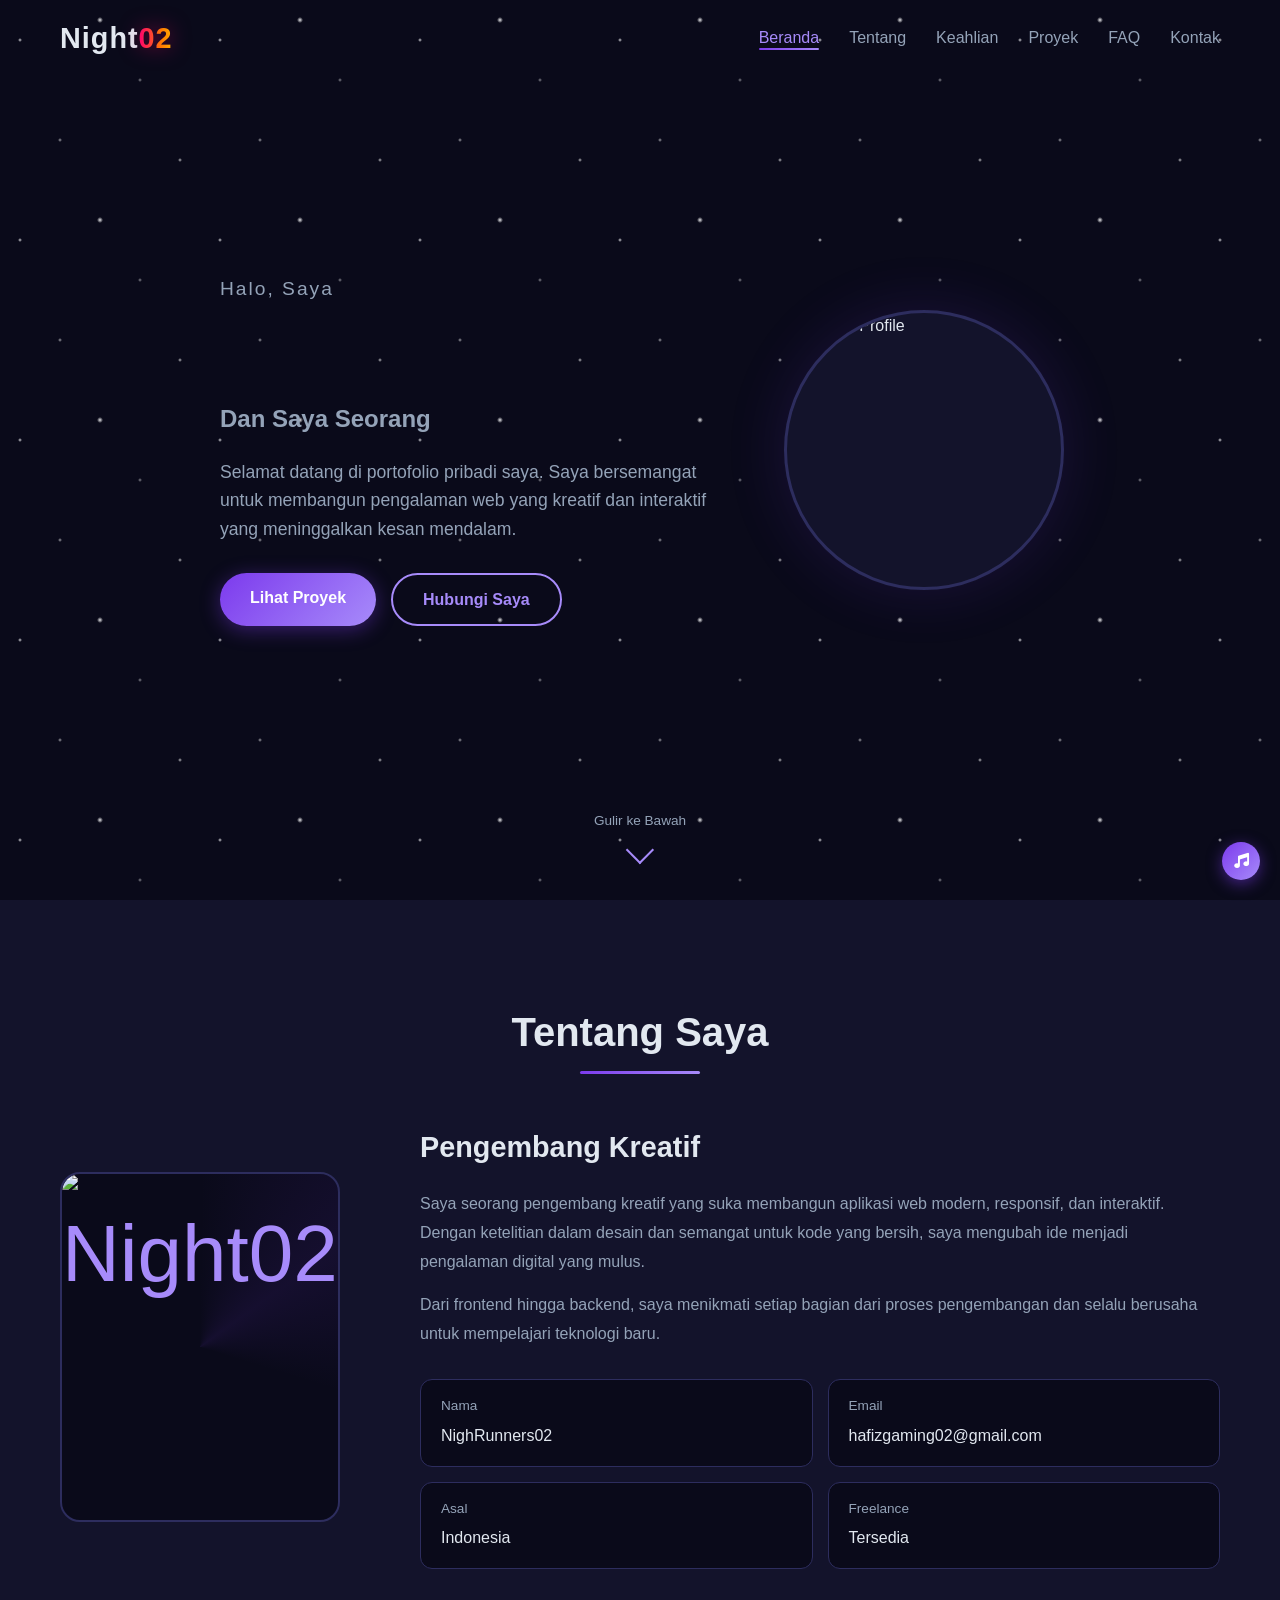
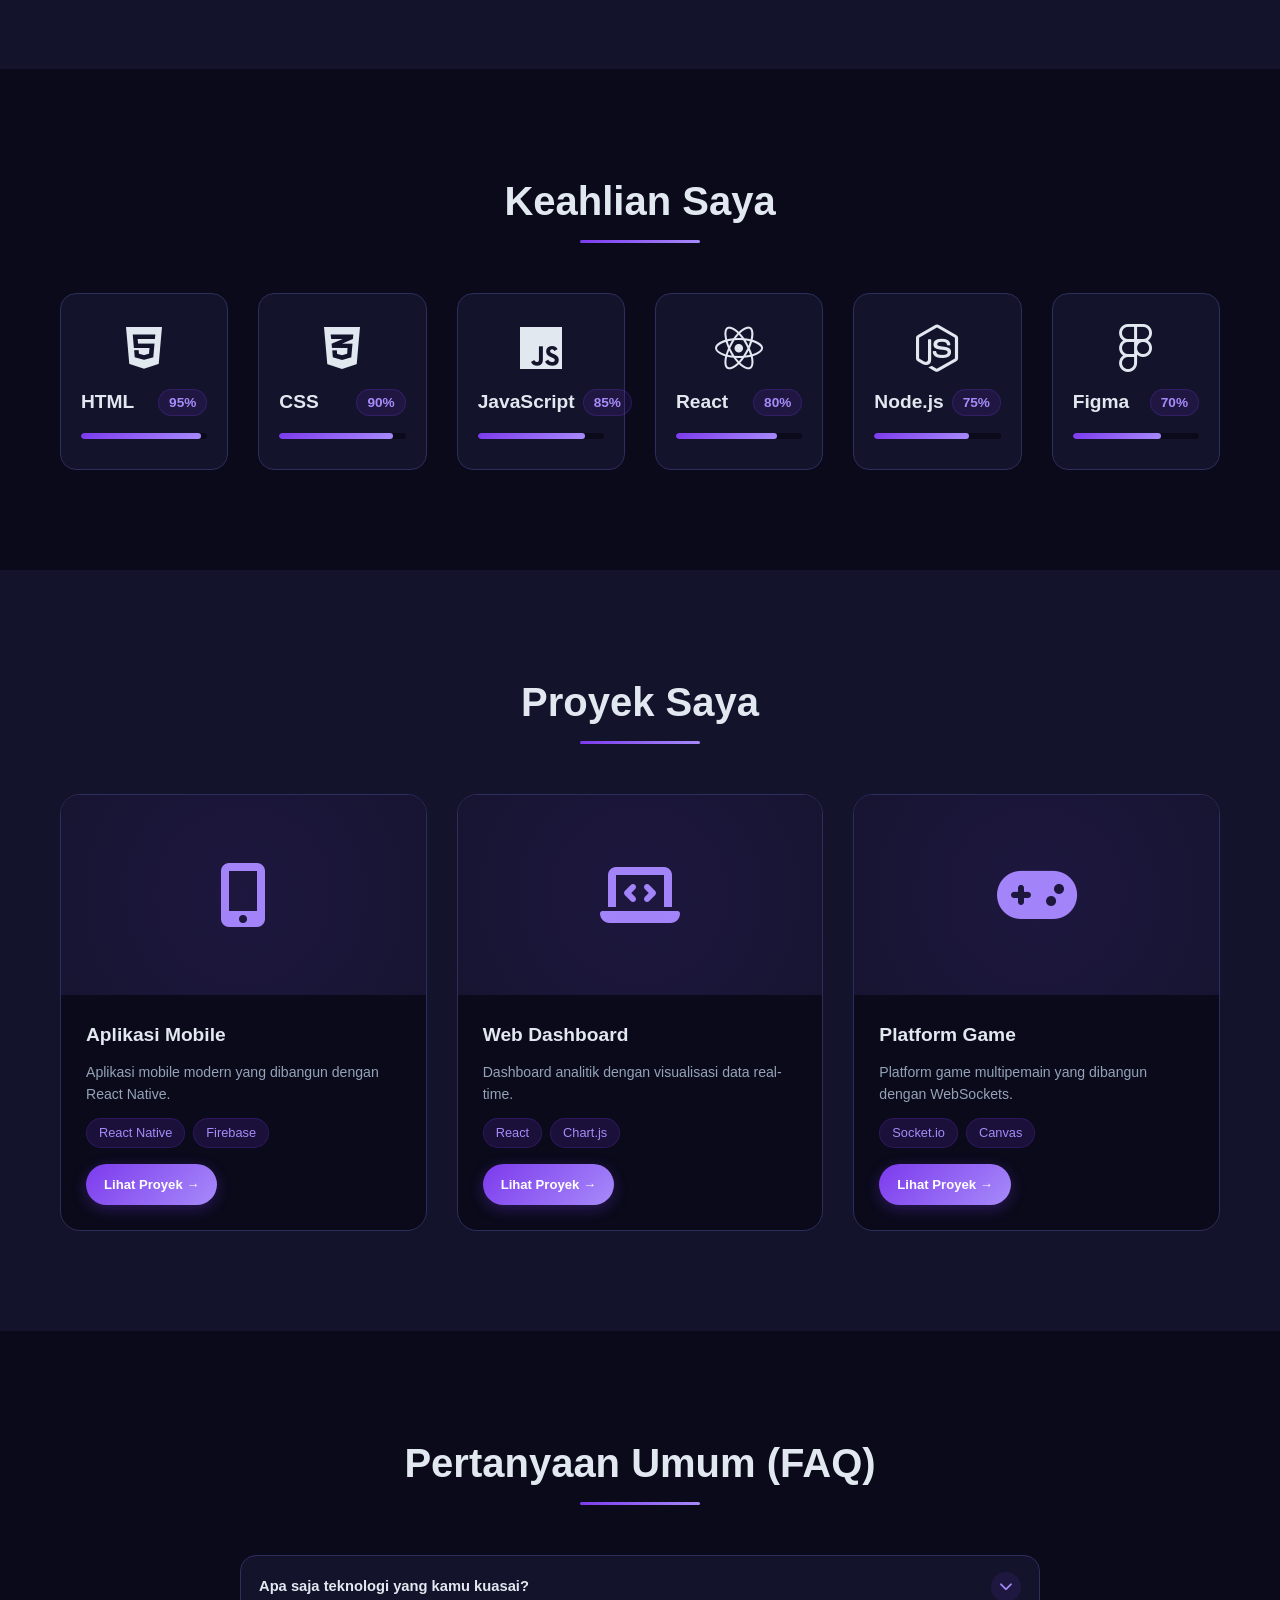
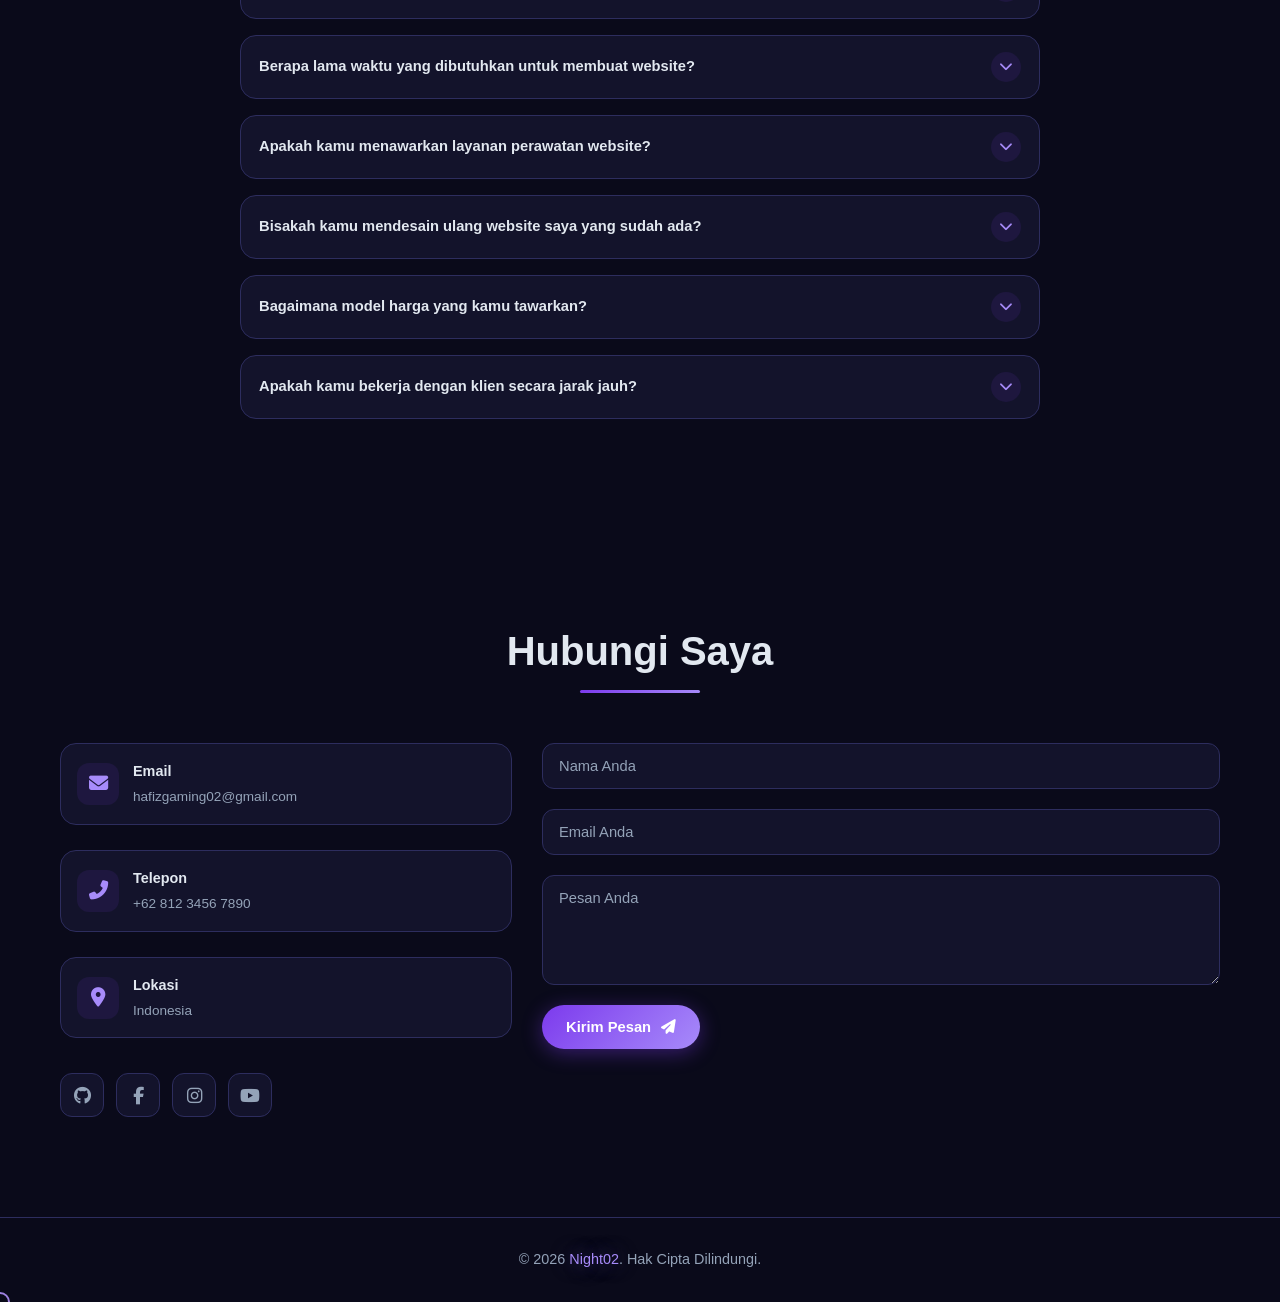
==== commit a227eb8d: "update v2" ====
--- a/index.html
+++ b/index.html
@@ -1,9 +1,9 @@
 <!DOCTYPE html>
-<html lang="en">
+<html lang="id">
 <head>
   <meta charset="UTF-8">
   <meta name="viewport" content="width=device-width, initial-scale=1.0">
-  <title>Night02 - Portfolio</title>
+  <title>Night02 - Portofolio</title>
   <link rel="stylesheet" href="style.css">
   <link rel="stylesheet" href="https://cdnjs.cloudflare.com/ajax/libs/font-awesome/6.5.1/css/all.min.css">
 </head>
@@ -14,12 +14,12 @@
     <div class="nav-container">
       <a href="#" class="nav-logo"><span class="logo-text"></span>Night</span><span class="logo-rgb">02</span></a>
       <ul class="nav-links" id="navLinks">
-        <li><a href="#home" class="active">Home</a></li>
-        <li><a href="#about">About</a></li>
-        <li><a href="#skills">Skills</a></li>
-        <li><a href="#projects">Projects</a></li>
+        <li><a href="#home" class="active">Beranda</a></li>
+        <li><a href="#about">Tentang</a></li>
+        <li><a href="#skills">Keahlian</a></li>
+        <li><a href="#projects">Proyek</a></li>
         <li><a href="#faq">FAQ</a></li>
-        <li><a href="#contact">Contact</a></li>
+        <li><a href="#contact">Kontak</a></li>
       </ul>
       <div class="hamburger" id="hamburger">
         <span></span><span></span><span></span>
@@ -35,15 +35,15 @@
     </div>
     <div class="hero-content">
       <div class="hero-text">
-        <p class="hero-greeting fade-in">Hello, I'm</p>
-        <h1 class="hero-name fade-in">Night<span class="glow">02</span></h1>
-        <h3 class="typing-text fade-in">And I'm a <span class="typing"></span></h3>
+        <p class="hero-greeting fade-in">Halo, Saya</p>
+        <h1 class="hero-name fade-in" data-text="NightRunners02">NightRunners<span class="glow">02</span><span class="glitch-scan"></span></h1>
+        <h3 class="typing-text fade-in">Dan Saya Seorang <span class="typing"></span></h3>
         <p class="hero-desc fade-in">
-          Welcome to my personal portfolio. I am passionate about building creative and interactive web experiences that leave a lasting impression.
+          Selamat datang di portofolio pribadi saya. Saya bersemangat untuk membangun pengalaman web yang kreatif dan interaktif yang meninggalkan kesan mendalam.
         </p>
         <div class="hero-btns fade-in">
-          <a href="#projects" class="btn primary-btn">View Projects</a>
-          <a href="#contact" class="btn outline-btn">Contact Me</a>
+          <a href="#projects" class="btn primary-btn">Lihat Proyek</a>
+          <a href="#contact" class="btn outline-btn">Hubungi Saya</a>
         </div>
       </div>
       <div class="hero-visual fade-in">
@@ -53,7 +53,7 @@
       </div>
     </div>
     <div class="scroll-indicator">
-      <span>Scroll Down</span>
+      <span>Gulir ke Bawah</span>
       <div class="scroll-arrow"></div>
     </div>
   </section>
@@ -61,7 +61,7 @@
   <!-- ABOUT -->
   <section id="about" class="about">
     <div class="container">
-      <h2 class="section-title reveal">About Me</h2>
+      <h2 class="section-title reveal">Tentang Saya</h2>
       <div class="about-wrapper">
         <div class="about-img reveal">
           <div class="img-box">
@@ -69,33 +69,33 @@
           </div>
         </div>
         <div class="about-text reveal">
-          <h3>Passionate Developer</h3>
+          <h3>Pengembang Kreatif</h3>
           <p>
-            I'm a creative developer who loves building modern, responsive, and
-            interactive web applications. With a keen eye for design and a
-            passion for clean code, I turn ideas into seamless digital
-            experiences.
+            Saya seorang pengembang kreatif yang suka membangun aplikasi web modern,
+            responsif, dan interaktif. Dengan ketelitian dalam desain dan
+            semangat untuk kode yang bersih, saya mengubah ide menjadi
+            pengalaman digital yang mulus.
           </p>
           <p>
-            From frontend to backend, I enjoy every part of the development
-            process and always strive to learn new technologies.
+            Dari frontend hingga backend, saya menikmati setiap bagian dari proses
+            pengembangan dan selalu berusaha untuk mempelajari teknologi baru.
           </p>
           <div class="about-info">
             <div class="info-item">
-              <span>Name</span>
-              <p>Night02</p>
+              <span>Nama</span>
+              <p>NighRunners02</p>
             </div>
             <div class="info-item">
               <span>Email</span>
-              <p>night02@dev.com</p>
+              <p>hafizgaming02@gmail.com</p>
             </div>
             <div class="info-item">
-              <span>From</span>
+              <span>Asal</span>
               <p>Indonesia</p>
             </div>
             <div class="info-item">
               <span>Freelance</span>
-              <p>Available</p>
+              <p>Tersedia</p>
             </div>
           </div>
         </div>
@@ -106,7 +106,7 @@
   <!-- SKILLS -->
   <section id="skills" class="skills">
     <div class="container">
-      <h2 class="section-title reveal">My Skills</h2>
+      <h2 class="section-title reveal">Keahlian Saya</h2>
       <div class="skills-grid">
         <div class="skill-card reveal">
           <i class="fab fa-html5"></i>
@@ -145,19 +145,19 @@
   <!-- PROJECTS -->
   <section id="projects" class="projects">
     <div class="container">
-      <h2 class="section-title reveal">My Projects</h2>
+      <h2 class="section-title reveal">Proyek Saya</h2>
       <div class="projects-grid">
         <div class="project-card reveal" data-project="0">
           <div class="project-img">
             <i class="fas fa-mobile-alt"></i>
           </div>
           <div class="project-info">
-            <h3>Mobile App</h3>
-            <p>A modern mobile application built with React Native.</p>
+            <h3>Aplikasi Mobile</h3>
+            <p>Aplikasi mobile modern yang dibangun dengan React Native.</p>
             <div class="project-tags">
               <span>React Native</span><span>Firebase</span>
             </div>
-            <a href="projects/mobile-app.html" class="btn small-btn">View Project →</a>
+            <a href="projects/mobile-app.html" class="btn small-btn">Lihat Proyek →</a>
           </div>
         </div>
         <div class="project-card reveal" data-project="1">
@@ -166,11 +166,11 @@
           </div>
           <div class="project-info">
             <h3>Web Dashboard</h3>
-            <p>Analytics dashboard with real-time data visualization.</p>
+            <p>Dashboard analitik dengan visualisasi data real-time.</p>
             <div class="project-tags">
               <span>React</span><span>Chart.js</span>
             </div>
-            <a href="projects/web-dashboard.html" class="btn small-btn">View Project →</a>
+            <a href="projects/web-dashboard.html" class="btn small-btn">Lihat Proyek →</a>
           </div>
         </div>
         <div class="project-card reveal" data-project="2">
@@ -178,12 +178,12 @@
             <i class="fas fa-gamepad"></i>
           </div>
           <div class="project-info">
-            <h3>Game Platform</h3>
-            <p>Multiplayer game platform built with WebSockets.</p>
+            <h3>Platform Game</h3>
+            <p>Platform game multipemain yang dibangun dengan WebSockets.</p>
             <div class="project-tags">
               <span>Socket.io</span><span>Canvas</span>
             </div>
-            <a href="projects/game-platform.html" class="btn small-btn">View Project →</a>
+            <a href="projects/game-platform.html" class="btn small-btn">Lihat Proyek →</a>
           </div>
         </div>
       </div>
@@ -256,30 +256,30 @@
   <!-- CONTACT -->
   <section id="contact" class="contact">
     <div class="container">
-      <h2 class="section-title reveal">Get In Touch</h2>
+      <h2 class="section-title reveal">Hubungi Saya</h2>
       <div class="contact-wrapper">
         <div class="contact-info reveal">
-          <div class="contact-item">
+          <a href="mailto:hafizgaming02@gmail.com" class="contact-item">
             <i class="fas fa-envelope"></i>
             <div>
               <h4>Email</h4>
-              <p>night02@dev.com</p>
-            </div>
-          </div>
-          <div class="contact-item">
+              <p>hafizgaming02@gmail.com</p>
+            </div>
+          </a>
+          <a href="https://wa.me/6281234567890" target="_blank" rel="noopener noreferrer" class="contact-item">
             <i class="fas fa-phone-alt"></i>
             <div>
-              <h4>Phone</h4>
+              <h4>Telepon</h4>
               <p>+62 812 3456 7890</p>
             </div>
-          </div>
-          <div class="contact-item">
+          </a>
+          <a href="https://www.google.com/maps?q=Indonesia" target="_blank" rel="noopener noreferrer" class="contact-item">
             <i class="fas fa-map-marker-alt"></i>
             <div>
-              <h4>Location</h4>
+              <h4>Lokasi</h4>
               <p>Indonesia</p>
             </div>
-          </div>
+          </a>
           <div class="contact-social">
             <a href="https://github.com/NightRunners02" target="_blank" rel="noopener noreferrer" class="social-github"><i class="fab fa-github"></i></a>
             <a href="https://web.facebook.com/khairy.zhafran.315" target="_blank" rel="noopener noreferrer" class="social-facebook"><i class="fab fa-facebook-f"></i></a>
@@ -288,10 +288,10 @@
           </div>
         </div>
         <form class="contact-form reveal" id="contactForm">
-          <input type="text" placeholder="Your Name" required>
-          <input type="email" placeholder="Your Email" required>
-          <textarea placeholder="Your Message" rows="5" required></textarea>
-          <button type="submit" class="btn primary-btn">Send Message <i class="fas fa-paper-plane"></i></button>
+          <input type="text" placeholder="Nama Anda" required>
+          <input type="email" placeholder="Email Anda" required>
+          <textarea placeholder="Pesan Anda" rows="5" required></textarea>
+          <button type="submit" class="btn primary-btn">Kirim Pesan <i class="fas fa-paper-plane"></i></button>
         </form>
       </div>
     </div>
@@ -299,7 +299,7 @@
 
   <!-- FOOTER -->
   <footer class="footer">
-    <p>&copy; 2026 <span class="glow">Night02</span>. All Rights Reserved.</p>
+    <p>&copy; 2026 <span class="glow">Night02</span>. Hak Cipta Dilindungi.</p>
   </footer>
 
   <!-- Typed.js for typing effect -->
@@ -327,27 +327,32 @@
     const musicWidget = document.getElementById('musicWidget');
     const musicPlayer = document.getElementById('musicPlayer');
     let musicOpen = false;
-
-    // Tombol utama: buka/tutup widget + play/stop lagu
+    let musicStopped = false;
+
     musicToggle.addEventListener('click', (e) => {
       e.stopPropagation();
-      musicOpen = !musicOpen;
-      musicWidget.classList.toggle('open', musicOpen);
-      musicToggle.classList.toggle('playing', musicOpen);
-      musicToggle.innerHTML = musicOpen
-        ? '<i class="fas fa-times"></i>'
-        : '<i class="fas fa-music"></i>';
-
-      if (musicOpen) {
+
+      if (!musicOpen) {
+        // Buka widget + play
+        musicOpen = true;
+        musicWidget.classList.add('open');
+        musicToggle.classList.add('playing');
+        musicToggle.innerHTML = '<i class="fas fa-times"></i>';
+        musicStopped = false;
         musicPlayer.play();
       } else {
-        // Kalau pencet X → stop lagu
+        // Tutup widget + STOP lagu (reset)
+        musicOpen = false;
+        musicStopped = true;
+        musicWidget.classList.remove('open');
+        musicToggle.classList.remove('playing');
+        musicToggle.innerHTML = '<i class="fas fa-music"></i>';
         musicPlayer.pause();
         musicPlayer.currentTime = 0;
       }
     });
 
-    // Klik di luar widget → widget tutup, tapi lagu TETAP jalan
+    // Klik di luar → widget tutup, tapi lagu TETAP jalan
     document.addEventListener('click', (e) => {
       if (musicOpen &&
           !musicWidget.contains(e.target) &&
@@ -356,7 +361,7 @@
         musicWidget.classList.remove('open');
         musicToggle.classList.remove('playing');
         musicToggle.innerHTML = '<i class="fas fa-music"></i>';
-        // Lagu TIDAK di-pause, tetap jalan
+        // Lagu tidak di-pause, tetap berjalan
       }
     });
   </script>
--- a/style.css
+++ b/style.css
@@ -174,8 +174,8 @@
   width: 100%;
   z-index: 1000;
   padding: 15px 0;
-  background: rgba(10, 10, 26, 0.7);
-  backdrop-filter: blur(20px);
+  background: transparent;
+  backdrop-filter: none;
   border-bottom: 1px solid transparent;
   transition: all 0.4s ease;
 }
@@ -315,32 +315,62 @@
   width: 100%;
 }
 
-/* Hamburger */
+/* Hamburger - Premium Smooth Animation */
 .hamburger {
   display: none;
   flex-direction: column;
   cursor: pointer;
-  gap: 5px;
+  gap: 0;
+  width: 28px;
+  height: 20px;
+  position: relative;
+  z-index: 1001;
 }
 
 .hamburger span {
-  width: 25px;
-  height: 3px;
+  position: absolute;
+  left: 0;
+  display: block;
+  width: 100%;
+  height: 2.5px;
   background: var(--text);
-  border-radius: 2px;
-  transition: all 0.3s ease;
-}
-
+  border-radius: 4px;
+  transition: all 0.4s cubic-bezier(0.4, 0, 0.2, 1);
+  transform-origin: center;
+}
+
+.hamburger span:nth-child(1) {
+  top: 0;
+}
+
+.hamburger span:nth-child(2) {
+  top: 8.75px;
+  width: 100%;
+}
+
+.hamburger span:nth-child(3) {
+  top: 17.5px;
+  width: 100%;
+}
+
+/* Active state - morph into X */
 .hamburger.active span:nth-child(1) {
-  transform: rotate(45deg) translate(5px, 6px);
+  top: 8.75px;
+  transform: rotate(135deg);
+  background: var(--accent);
+  width: 100%;
 }
 
 .hamburger.active span:nth-child(2) {
+  transform: scaleX(0);
   opacity: 0;
 }
 
 .hamburger.active span:nth-child(3) {
-  transform: rotate(-45deg) translate(5px, -6px);
+  top: 8.75px;
+  transform: rotate(-135deg);
+  background: var(--accent);
+  width: 100%;
 }
 
 /* ========== HERO ========== */
@@ -363,7 +393,7 @@
 .hero-bg-image {
   position: absolute;
   inset: 0;
-  background: url('https://i.ibb.co.com/XZVwSqB8/wp15352911-mita-miside-wallpapers.jpg') center/cover no-repeat;
+  background: url('https://i.ibb.co.com/27PtsJQq/miside-screamer.gif') center/cover no-repeat;
   filter: brightness(0.25) saturate(0.8);
   z-index: 0;
 }
@@ -408,11 +438,91 @@
   letter-spacing: 2px;
 }
 
+/* ========== GLITCH EFFECT on Hero Name ========== */
 .hero-name {
   font-size: 4rem;
   font-weight: 800;
   line-height: 1.1;
   margin-bottom: 15px;
+  position: relative;
+  animation: glitchLoop 4s ease-in-out infinite;
+}
+
+.hero-name::before,
+.hero-name::after {
+  content: attr(data-text);
+  position: absolute;
+  top: 0;
+  left: 0;
+  width: 100%;
+  height: 100%;
+  pointer-events: none;
+}
+
+.hero-name::before {
+  color: #ff0044;
+  z-index: -1;
+  animation: glitchShift1 4s ease-in-out infinite;
+  clip-path: polygon(0 0, 100% 0, 100% 40%, 0 40%);
+  text-shadow: -4px 0 currentColor;
+}
+
+.hero-name::after {
+  color: #00e5ff;
+  z-index: -1;
+  animation: glitchShift2 4s ease-in-out infinite;
+  clip-path: polygon(0 60%, 100% 60%, 100% 100%, 0 100%);
+  text-shadow: 4px 0 currentColor;
+}
+
+/* Extra glitch lines scanning effect */
+.hero-name .glitch-scan {
+  position: absolute;
+  top: 0;
+  left: 0;
+  width: 100%;
+  height: 3px;
+  background: rgba(255, 255, 255, 0.15);
+  z-index: 2;
+  animation: scanLine 4s ease-in-out infinite;
+  pointer-events: none;
+}
+
+@keyframes glitchLoop {
+  0%, 88%, 92%, 100% { transform: none; opacity: 1; }
+  89% { transform: skew(-3deg) scaleX(1.01); }
+  90% { transform: skew(4deg) scaleX(0.99); filter: brightness(1.3); }
+  91% { transform: skew(-2deg); }
+}
+
+@keyframes glitchShift1 {
+  0%, 84%, 100% { transform: translate(0); opacity: 0; }
+  85% { transform: translate(-8px, 2px) skewX(-3deg); opacity: 1; }
+  86% { transform: translate(6px, -3px) skewX(2deg); opacity: 0.9; }
+  87% { transform: translate(-10px, 4px) skewX(-5deg); opacity: 0.7; }
+  88% { transform: translate(5px, -2px) skewX(3deg); opacity: 0; }
+  89% { transform: translate(-7px, 1px) skewX(-2deg); opacity: 1; }
+  90% { transform: translate(9px, -4px) skewX(4deg); opacity: 0; }
+  91% { transform: translate(0); opacity: 0; }
+}
+
+@keyframes glitchShift2 {
+  0%, 84%, 100% { transform: translate(0); opacity: 0; }
+  85% { transform: translate(8px, -2px) skewX(3deg); opacity: 1; }
+  86% { transform: translate(-6px, 3px) skewX(-2deg); opacity: 0.9; }
+  87% { transform: translate(10px, -4px) skewX(5deg); opacity: 0.7; }
+  88% { transform: translate(-5px, 2px) skewX(-3deg); opacity: 0; }
+  89% { transform: translate(7px, -1px) skewX(2deg); opacity: 1; }
+  90% { transform: translate(-9px, 4px) skewX(-4deg); opacity: 0; }
+  91% { transform: translate(0); opacity: 0; }
+}
+
+@keyframes scanLine {
+  0%, 84%, 100% { top: 0; opacity: 0; }
+  85% { top: 20%; opacity: 1; }
+  88% { top: 60%; opacity: 0.7; }
+  90% { top: 10%; opacity: 0.5; }
+  91% { top: 0; opacity: 0; }
 }
 
 .hero-role {
@@ -818,6 +928,9 @@
   border-radius: 16px;
   border: 1px solid var(--border);
   transition: all 0.3s ease;
+  cursor: pointer;
+  color: inherit;
+  text-decoration: none;
 }
 
 .contact-item:hover {
@@ -1564,7 +1677,7 @@
     margin-bottom: 40px;
   }
 
-  /* Navbar */
+  /* Navbar - Mobile Menu Fade In */
   .nav-links {
     position: fixed;
     top: 0;
@@ -1577,18 +1690,81 @@
     flex-direction: column;
     align-items: center;
     justify-content: center;
-    gap: 35px;
-    transition: right 0.35s ease;
+    gap: 0;
     border-left: 1px solid var(--border);
     z-index: 999;
+    padding: 80px 40px;
+    opacity: 0;
+    transition: right 0.5s cubic-bezier(0.4, 0, 0.2, 1), opacity 0.4s ease;
   }
 
   .nav-links.open {
     right: 0;
-  }
+    opacity: 1;
+  }
+
+  .nav-links li {
+    list-style: none;
+    width: 100%;
+    opacity: 0;
+    transform: translateY(20px);
+    transition: all 0.5s cubic-bezier(0.4, 0, 0.2, 1);
+  }
+
+  .nav-links.open li {
+    opacity: 1;
+    transform: translateY(0);
+  }
+
+  /* Staggered fade-in for each li */
+  .nav-links.open li:nth-child(1) { transition-delay: 0.08s; }
+  .nav-links.open li:nth-child(2) { transition-delay: 0.16s; }
+  .nav-links.open li:nth-child(3) { transition-delay: 0.24s; }
+  .nav-links.open li:nth-child(4) { transition-delay: 0.32s; }
+  .nav-links.open li:nth-child(5) { transition-delay: 0.40s; }
+  .nav-links.open li:nth-child(6) { transition-delay: 0.48s; }
 
   .nav-links a {
     font-size: 1.1rem;
+    position: relative;
+    padding: 12px 30px;
+    border-radius: 12px;
+    width: 100%;
+    text-align: center;
+    letter-spacing: 1px;
+    color: var(--text-dim);
+    display: block;
+    transition: all 0.3s ease;
+  }
+
+  .nav-links a::after {
+    content: '';
+    position: absolute;
+    bottom: 4px;
+    left: 50%;
+    transform: translateX(-50%) scaleX(0);
+    width: 40%;
+    height: 2px;
+    background: var(--gradient);
+    border-radius: 2px;
+    transition: transform 0.4s cubic-bezier(0.4, 0, 0.2, 1);
+  }
+
+  .nav-links a:hover {
+    color: var(--accent);
+    background: rgba(124, 58, 237, 0.08);
+  }
+
+  .nav-links a:hover::after {
+    transform: translateX(-50%) scaleX(1);
+  }
+
+  .nav-links a.active {
+    color: var(--accent);
+  }
+
+  .nav-links a.active::after {
+    transform: translateX(-50%) scaleX(1);
   }
 
   .hamburger {
@@ -1702,24 +1878,50 @@
     padding: 2px 8px;
   }
 
-  /* Projects */
+  /* Projects - 2 columns on mobile */
   .projects-grid {
-    grid-template-columns: 1fr;
-    gap: 20px;
+    grid-template-columns: repeat(2, 1fr);
+    gap: 16px;
   }
 
   .project-card {
-    max-width: 450px;
-    margin: 0 auto;
+    max-width: none;
+    margin: 0;
   }
 
   .project-img {
-    height: 170px;
-    font-size: 3.2rem;
+    height: 140px;
+    font-size: 2.8rem;
   }
 
   .project-info {
-    padding: 20px;
+    padding: 16px;
+  }
+
+  .project-info h3 {
+    font-size: 1.1rem;
+    margin-bottom: 6px;
+  }
+
+  .project-info p {
+    font-size: 0.82rem;
+    margin-bottom: 10px;
+  }
+
+  .project-tags {
+    gap: 5px;
+    margin-bottom: 14px;
+  }
+
+  .project-tags span {
+    font-size: 0.7rem;
+    padding: 2px 8px;
+  }
+
+  .small-btn {
+    font-size: 0.78rem;
+    padding: 6px 16px;
+  }
   }
 
   .project-info h3 {
@@ -1854,7 +2056,7 @@
     padding: 14px 18px;
     font-size: 0.9rem;
   }
-}
+
 
 /* ---------- 480px and below (Phone) ---------- */
 @media (max-width: 480px) {
@@ -1943,12 +2145,18 @@
     padding: 2px 6px;
   }
 
+  /* Projects - back to single column on small phones */
+  .projects-grid {
+    grid-template-columns: 1fr;
+    gap: 16px;
+  }
+
   .project-card {
     max-width: 100%;
   }
 
   .project-img {
-    height: 150px;
+    height: 170px;
     font-size: 2.8rem;
   }
 
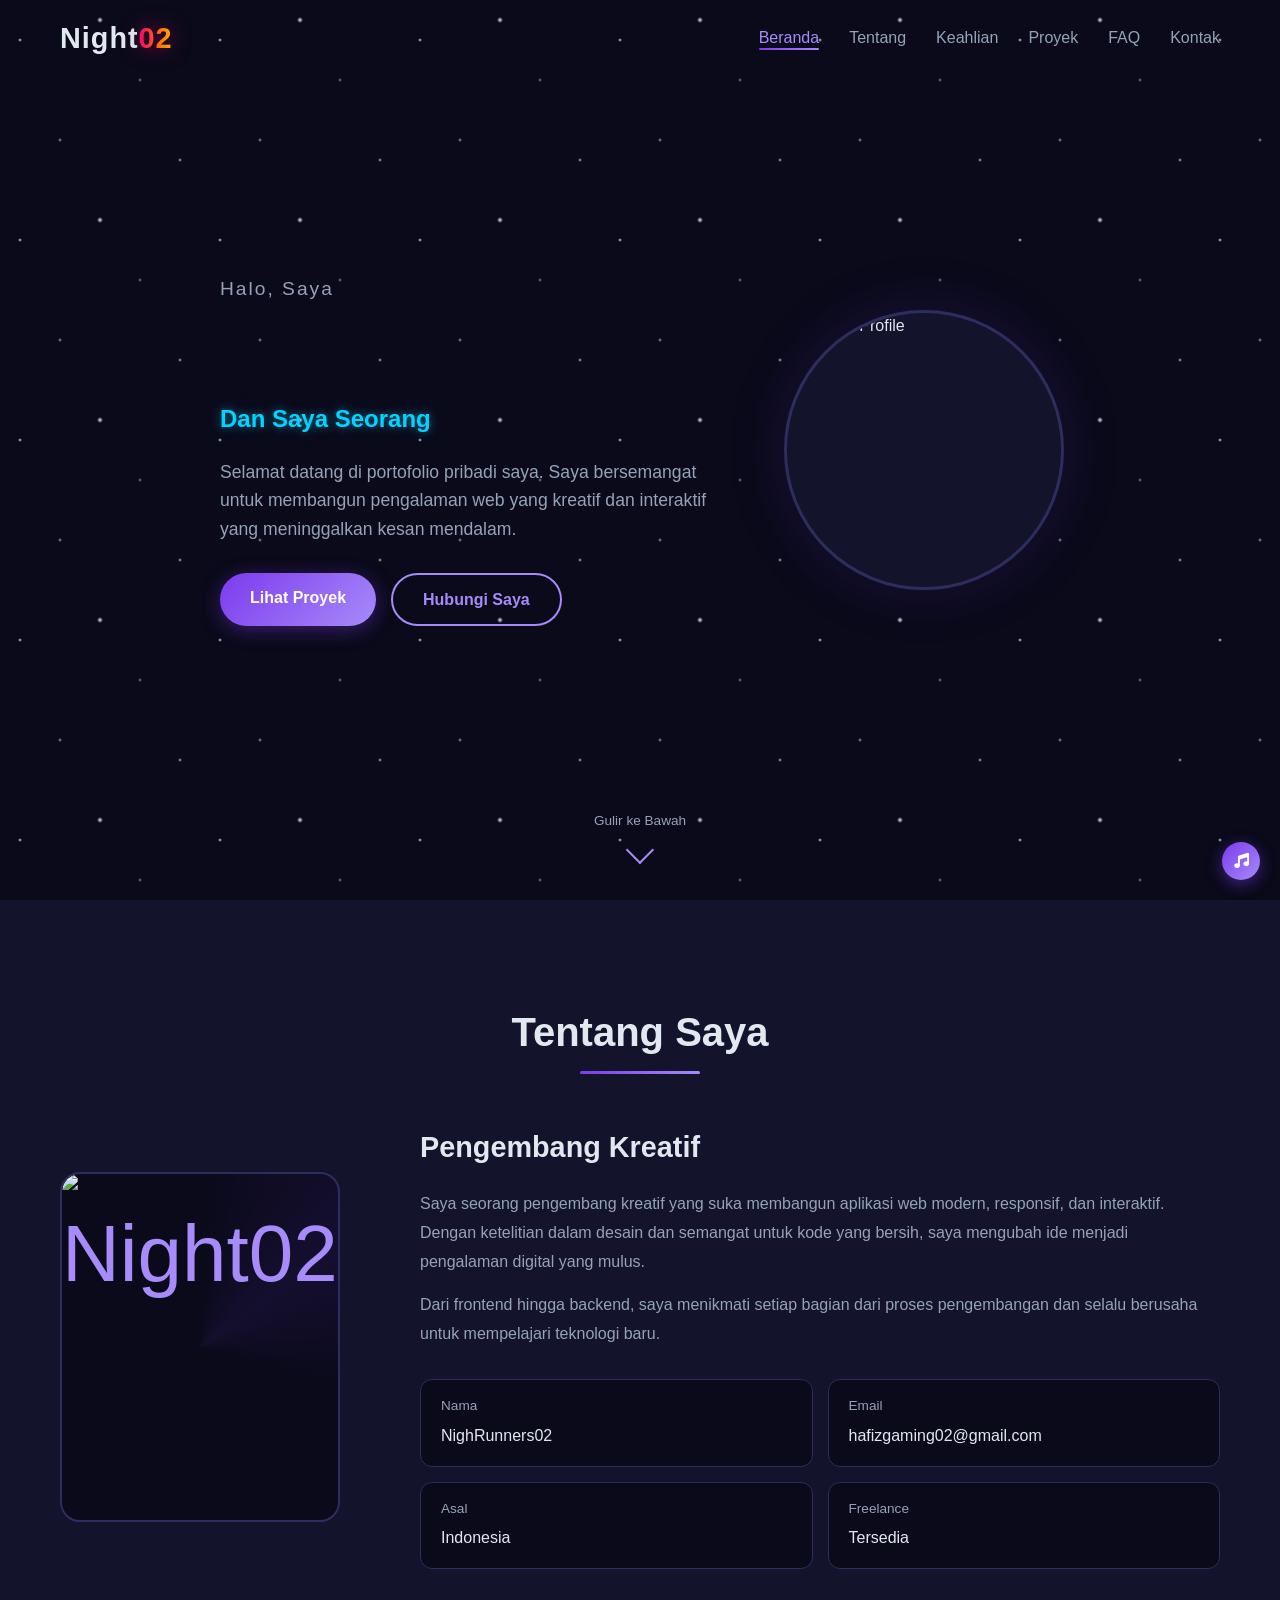
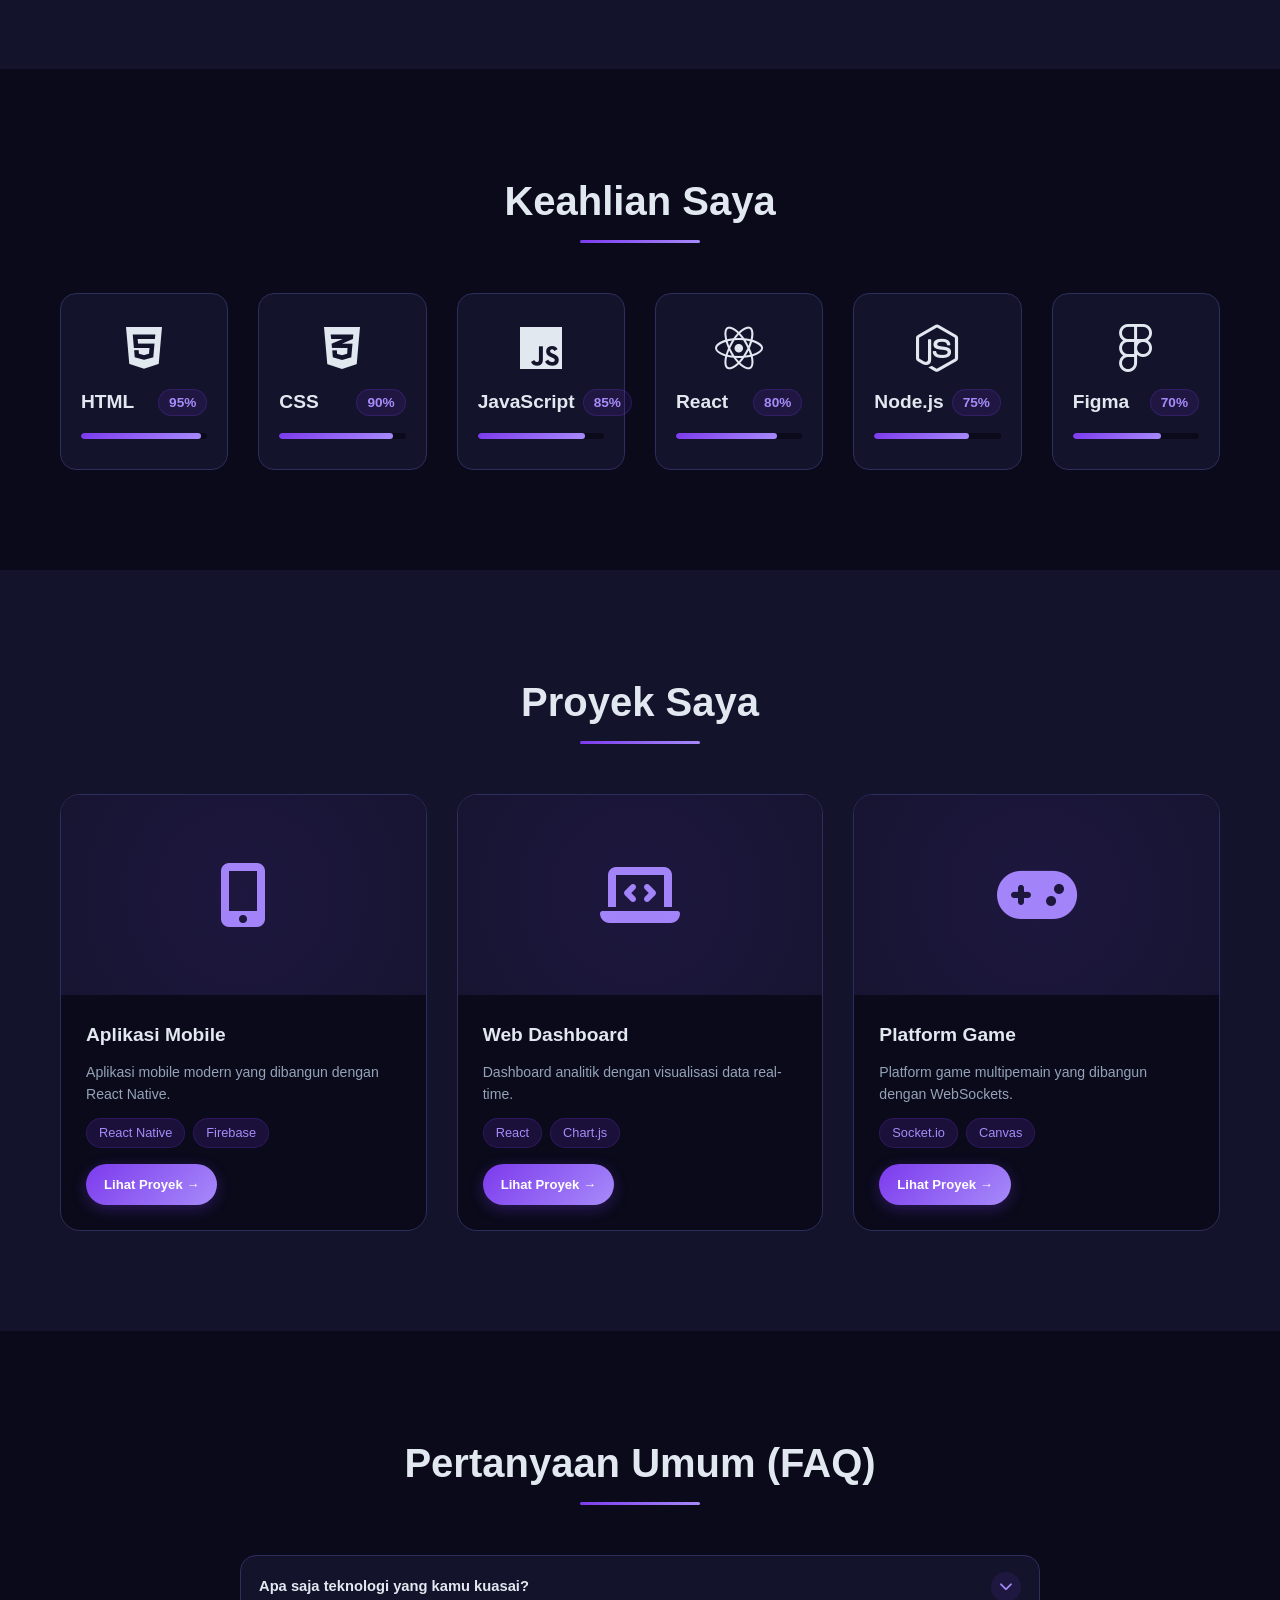
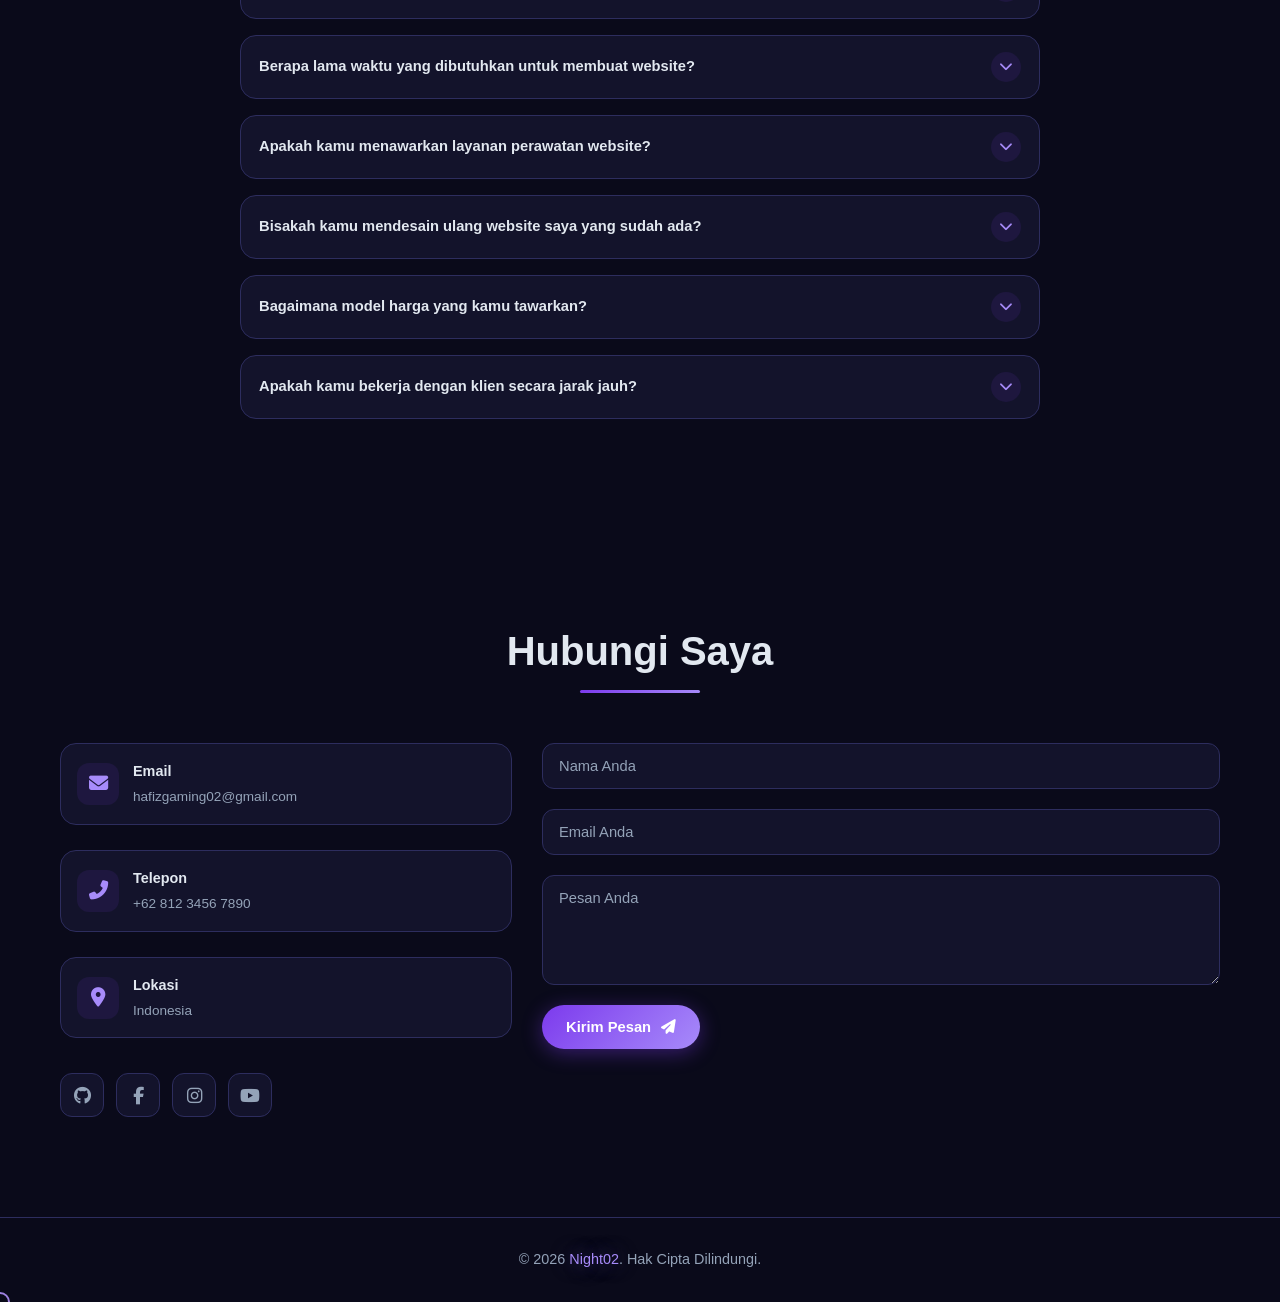
==== commit e1805ec6: "improve ui" ====
--- a/index.html
+++ b/index.html
@@ -4,6 +4,7 @@
   <meta charset="UTF-8">
   <meta name="viewport" content="width=device-width, initial-scale=1.0">
   <title>Night02 - Portofolio</title>
+  <link rel="icon" type="image/jpeg" href="https://i.ibb.co.com/6cPtZ5gF/anime-girl.jpg">
   <link rel="stylesheet" href="style.css">
   <link rel="stylesheet" href="https://cdnjs.cloudflare.com/ajax/libs/font-awesome/6.5.1/css/all.min.css">
 </head>
--- a/style.css
+++ b/style.css
@@ -537,18 +537,20 @@
   animation: gradientShift 3s ease-in-out infinite;
 }
 
-/* Typing text */
+/* Typing text - Neon Blue */
 .typing-text {
   font-size: 1.5rem;
-  color: var(--text-dim);
+  color: #00d4ff;
   margin-bottom: 20px;
   min-height: 2rem;
+  text-shadow: 0 0 10px rgba(0, 212, 255, 0.5), 0 0 30px rgba(0, 212, 255, 0.2);
 }
 
 .typing-text .typed-cursor {
-  color: var(--accent);
+  color: #00d4ff;
   font-weight: 100;
   font-size: 1.5rem;
+  text-shadow: 0 0 10px rgba(0, 212, 255, 0.5);
 }
 
 @keyframes gradientShift {
